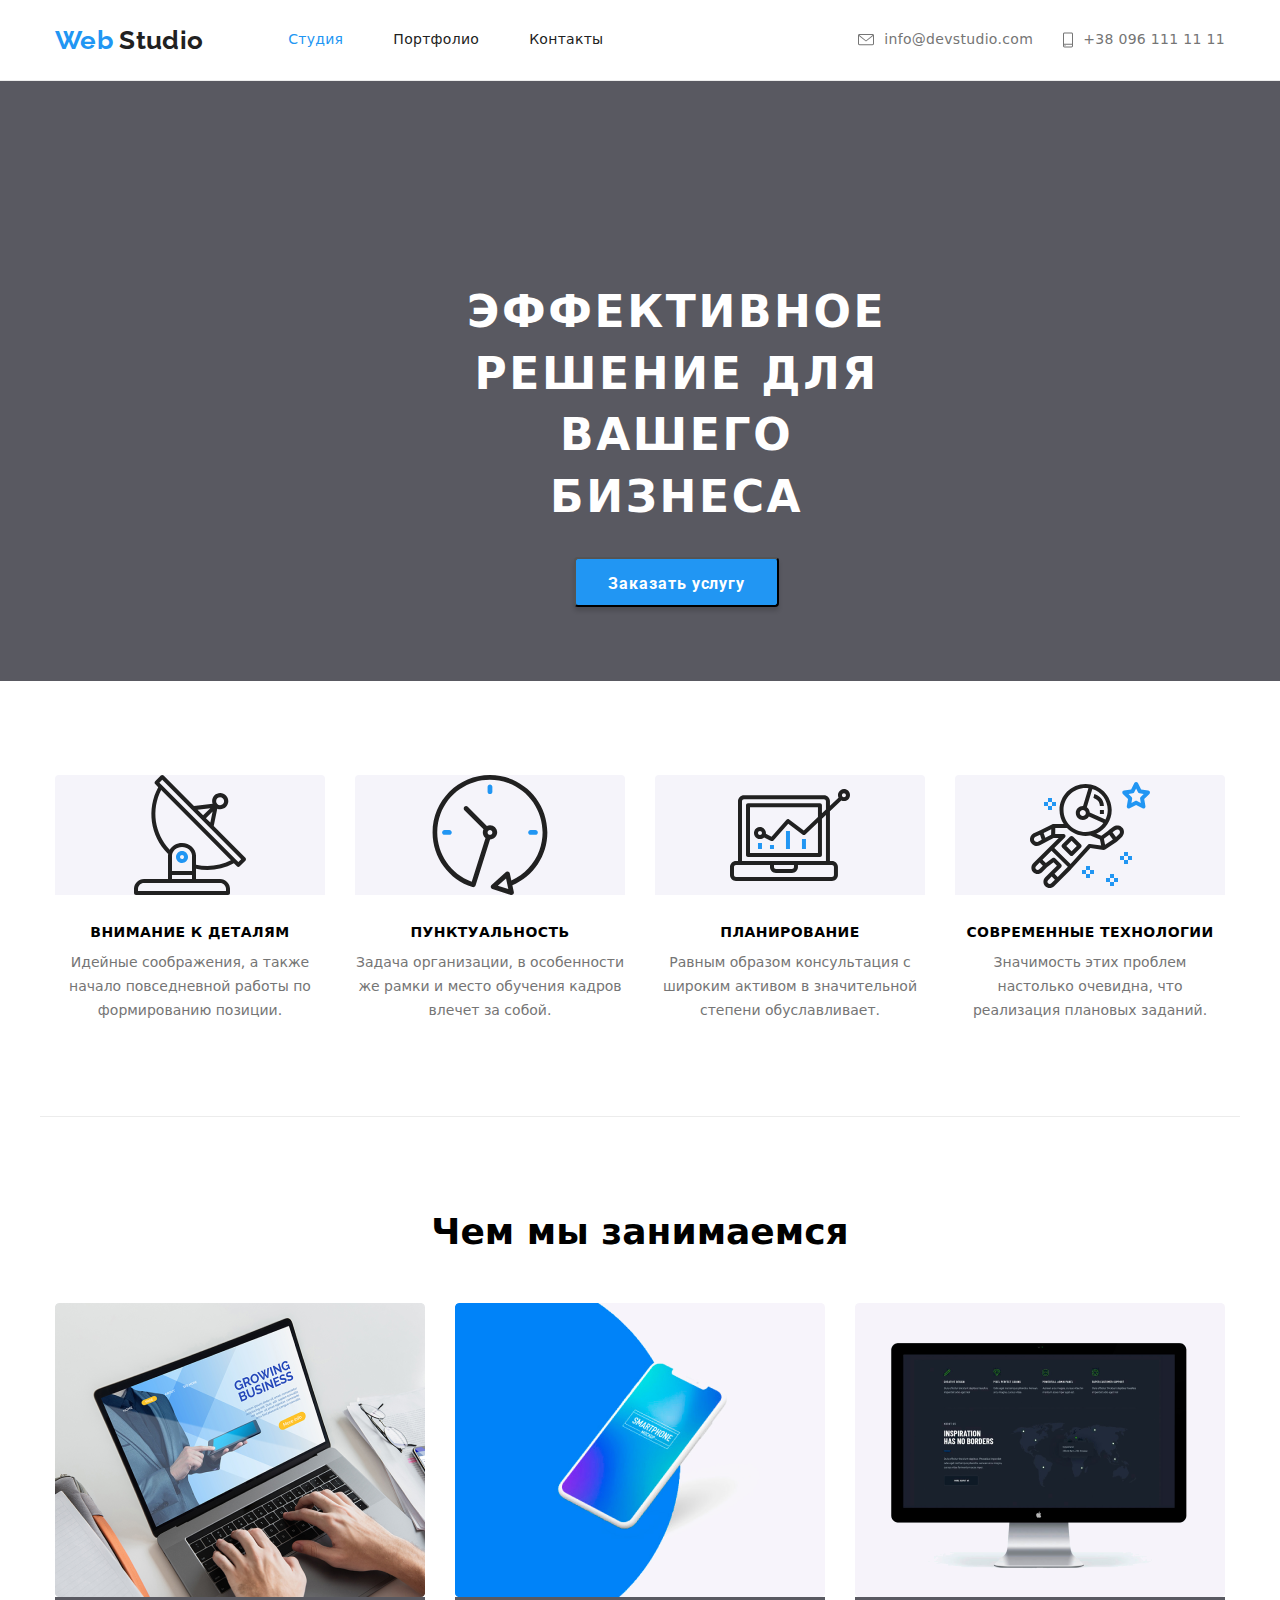
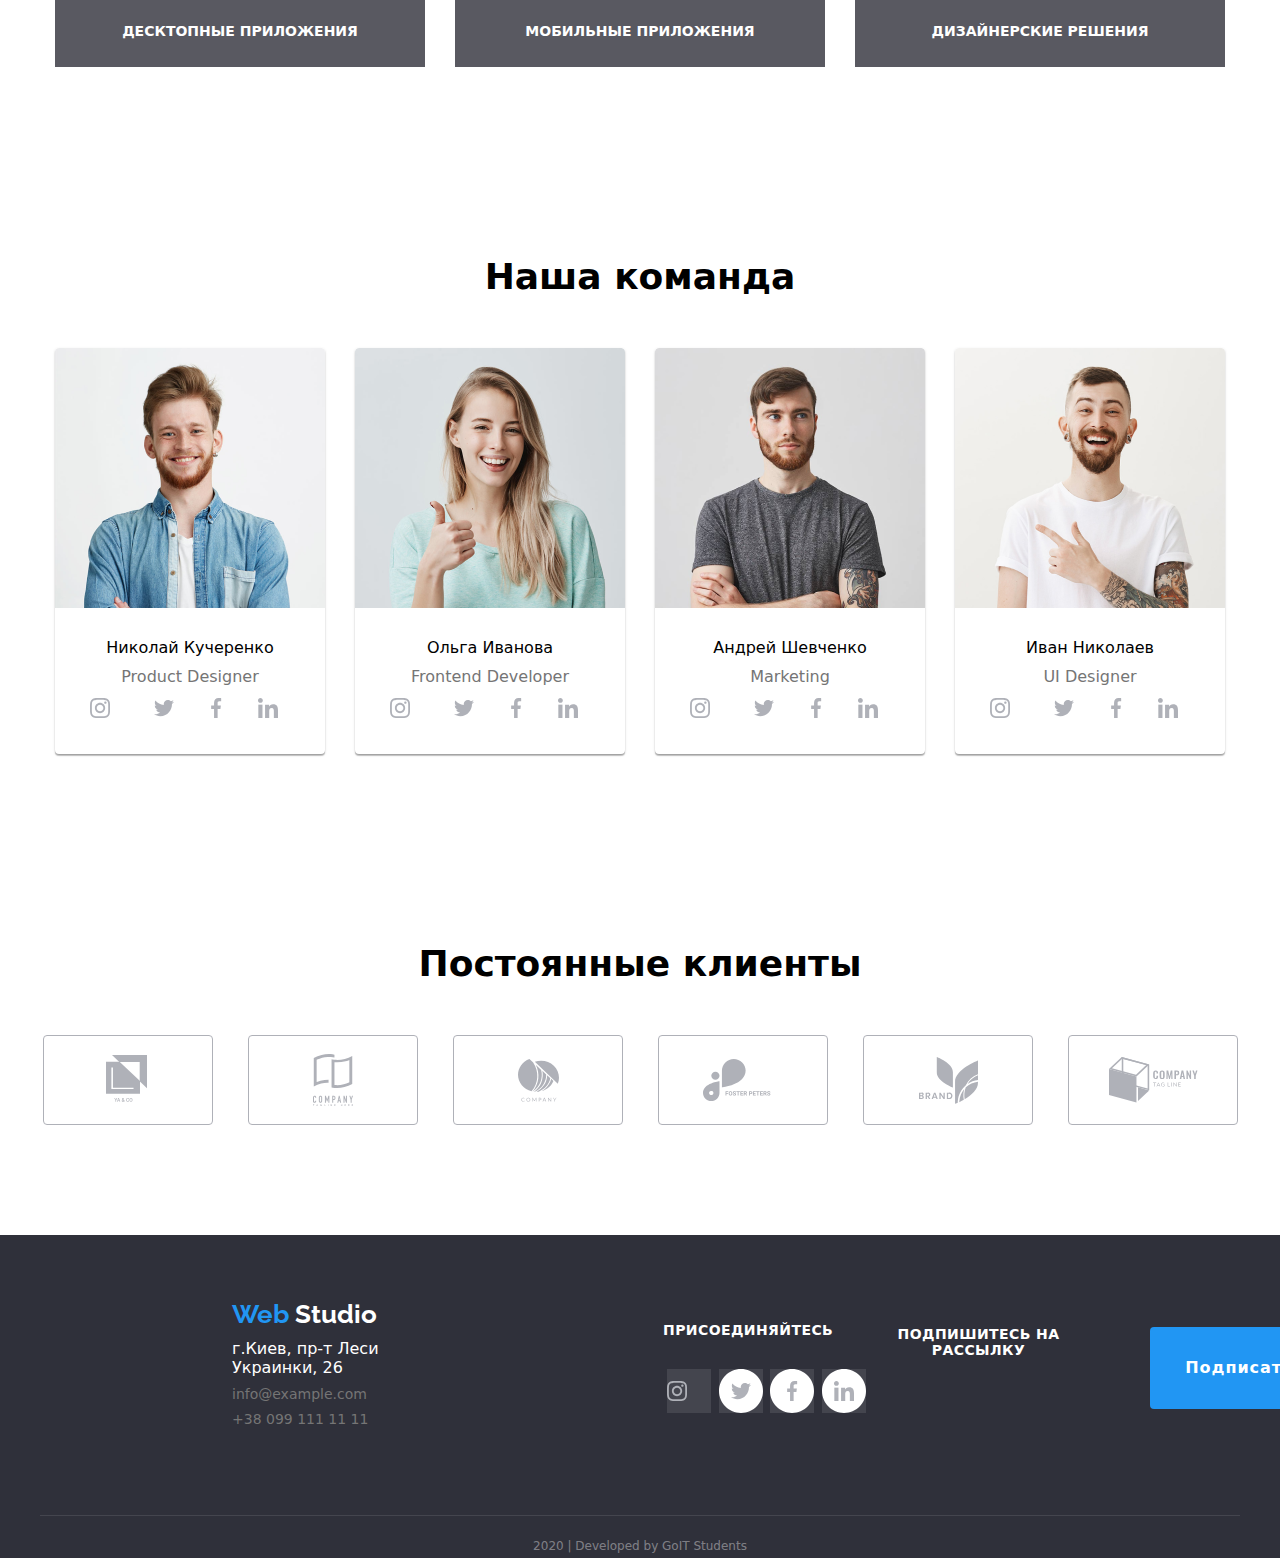
==== index.html @ 2f1d593f "Initial commit" ====
<!DOCTYPE html>
<html lang="ru">
  <head>
    <meta charset="UTF-8" />
    <meta name="viewport" content="width=device-width, initial-scale=1.0" />
    <title>Studio</title>
    <link
      href="https://fonts.googleapis.com/css2?family=Raleway:wght@700&family=Roboto:wght@400;500;700;900&display=swap"
      rel="stylesheet"
    />
    <link
      rel="stylesheet"
      href="https://cdnjs.cloudflare.com/ajax/libs/modern-normalize/0.6.0/modern-normalize.min.css"
    />
    <link rel="stylesheet" href="./css/styles.css" />
  </head>
  <body class="page">
    <!-- nav.container(top line) -->
    <header class="header">
      <div class="container">
        <nav class="nav-container">
          <a class="logo" href="./index.html"
            >Web<span class="part-logo"> Studio</span>
          </a>
          <ul class="list">
            <li class="list-item">
              <a class="link link-current" href="./index.html">Студия</a>
            </li>
            <li class="list-item">
              <a class="link" href="./portfolio.html">Портфолио</a>
            </li>
            <li class="list-item">
              <a class="link" href="./blank.html">Контакты</a>
            </li>
          </ul>
        </nav>
        <!-- contacts list -->
        <address class="contacts">
          <a class="button" href="mailto:info@devstudio.com"
            ><img class="contact-image" src="./images/envelope.svg" alt="" />
            <span class="contact-title">info@devstudio.com</span>
          </a>
          <a class="button" href="tel:+380961111111">
            <img class="contact-image" src="./images/smartphone.svg" alt="" />
            <span class="contact-title">+38 096 111 11 11</span></a
          >
        </address>
      </div>
    </header>
    <main>
      <section class="hero">
        <div class="container">
          <h1 class="title">Эффективное решение для вашего бизнеса</h1>
          <button class="order-service" type="button">Заказать услугу</button>
        </div>
      </section>

      <!-- Our advantages container-->
      <section class="advantages">
        <div class="container">
          <h2 class="label">Список преимуществ</h2>
          <ul class="list">
            <!--Advantage1-->
            <li class="item">
              <a href="./blank.html">
                <img
                  class="link-img"
                  src="./images/antenna.svg"
                  alt="антенна"
                />
              </a>
              <h4 class="title">
                Внимание к деталям
              </h4>
              <p class="paragraph-text">
                <span>
                  Идейные соображения, а также начало повседневной работы по
                  формированию позиции.
                </span>
              </p>
            </li>
            <!--Advantage2-->
            <li class="item">
              <a href="./blank.html">
                <img class="link-img" src="./images/clock.svg" alt="часы" />
              </a>
              <h4 class="title">
                Пунктуальность
              </h4>
              <p class="paragraph-text">
                <span>
                  Задача организации, в особенности же рамки и место обучения
                  кадров влечет за собой.
                </span>
              </p>
            </li>

            <!--Advantage3-->
            <li class="item">
              <a href="./blank.html">
                <img
                  class="link-img"
                  src="./images/diagram.svg"
                  alt="диаграмма"
                />
              </a>
              <h4 class="title">
                Планирование
              </h4>
              <p class="paragraph-text">
                <span>
                  Равным образом консультация с широким активом в значительной
                  степени обуславливает.
                </span>
              </p>
            </li>

            <!--Advantage4-->
            <li class="item">
              <a href="./blank.html">
                <img
                  class="link-img"
                  src="./images/astronaut.svg"
                  alt="астронавт"
                />
              </a>
              <h4 class="title">
                Современные технологии
              </h4>
              <p class="paragraph-text">
                <span>
                  Значимость этих проблем настолько очевидна, что реализация
                  плановых заданий.
                </span>
              </p>
            </li>
          </ul>
        </div>
      </section>

      <!-- Our duties container-->
      <section class="duties">
        <div class="container">
          <h2 class="title">Чем мы занимаемся</h2>
          <ul class="list">
            <!--Duty1-->
            <li class="item">
              <img src="./images/leptop.png" alt="ноутбук" />
              <a href="Десктопные_приложения">
                <h3 class="duties-title">
                  <span class="duties-title-item">Десктопные приложения</span>
                </h3>
              </a>
            </li>

            <!--Duty2-->
            <li class="item">
              <img src="./images/smartphone.png" alt="смартфон" />
              <a href="Мобильные_приложения">
                <h3 class="duties-title">
                  <span class="duties-title-item">Мобильные приложения</span>
                </h3>
              </a>
            </li>

            <!--Duty3-->
            <li class="item">
              <img src="./images/PC.png" alt="photo" />
              <a href="Дизайнерские_решения">
                <h3 class="duties-title">
                  <span class="duties-title-item">Дизайнерские решения</span>
                </h3>
              </a>
            </li>
          </ul>
        </div>
      </section>

      <!-- Our team container-->
      <section class="employees">
        <h2 class="title">Наша команда</h2>
        <div class="container">
          <ul class="list">
            <li class="item">
              <img src="images/team-1.png" alt="photo" />
              <p class="name">Николай Кучеренко</p>
              <p class="description">Product Designer</p>
              <ul class="social-link-list">
                <li class="social-item">
                  <a
                    class="link"
                    aria-label=" https://www.instagram.com/?hl=ru"
                    href="./blank.html"
                    ><img
                      class="link-img"
                      src="./images/inst.svg"
                      alt="https://www.instagram.com/?hl=ru"
                  /></a>
                </li>
                <li class="social-item">
                  <a
                    class="link"
                    aria-label=" https://twitter.com/explore"
                    href="./blank.html"
                    ><img
                      class="link-img"
                      src="./images/twitter.svg"
                      alt="https://twitter.com/explore"
                  /></a>
                </li>
                <li class="social-item">
                  <a
                    class="link"
                    aria-label=" https://uk-ua.facebook.com/"
                    href="./blank.html"
                    ><img
                      class="link-img"
                      src="./images/facebook.svg"
                      alt="https://uk-ua.facebook.com/"
                  /></a>
                </li>
                <li class="social-item">
                  <a
                    class="link"
                    aria-label=" https://www.linkedin.com/"
                    href="./blank.html"
                    ><img
                      class="link-img"
                      src="./images/linkedin.svg"
                      alt="https://www.linkedin.com/"
                  /></a>
                </li>
              </ul>
            </li>
            <li class="item">
              <img src="images/team-2.png" alt="photo" />
              <p class="name">Ольга Иванова</p>
              <p class="description">Frontend Developer</p>

              <ul class="social-link-list">
                <li class="social-item">
                  <a
                    class="link"
                    aria-label=" https://www.instagram.com/?hl=ru"
                    href="./blank.html"
                    ><img
                      class="link-img"
                      src="./images/inst.svg"
                      alt="https://www.instagram.com/?hl=ru"
                  /></a>
                </li>
                <li class="social-item">
                  <a
                    class="link"
                    aria-label=" https://twitter.com/explore"
                    href="./blank.html"
                    ><img
                      class="link-img"
                      src="./images/twitter.svg"
                      alt="https://twitter.com/explore"
                  /></a>
                </li>
                <li class="social-item">
                  <a
                    class="link"
                    aria-label=" https://uk-ua.facebook.com/"
                    href="./blank.html"
                    ><img
                      class="link-img"
                      src="./images/facebook.svg"
                      alt="https://uk-ua.facebook.com/"
                  /></a>
                </li>
                <li class="social-item">
                  <a
                    class="link"
                    aria-label=" https://www.linkedin.com/"
                    href="./blank.html"
                    ><img
                      class="link-img"
                      src="./images/linkedin.svg"
                      alt="https://www.linkedin.com/"
                  /></a>
                </li>
              </ul>
            </li>
            <li class="item">
              <img src="images/team-3.png" alt="photo" width="270" />
              <p class="name">Андрей Шевченко</p>
              <p class="description">Marketing</p>
              <ul class="social-link-list">
                <li class="social-item">
                  <a
                    class="link"
                    aria-label=" https://www.instagram.com/?hl=ru"
                    href="./blank.html"
                    ><img
                      class="link-img"
                      src="./images/inst.svg"
                      alt="https://www.instagram.com/?hl=ru"
                  /></a>
                </li>
                <li class="social-item">
                  <a
                    class="link"
                    aria-label=" https://twitter.com/explore"
                    href="./blank.html"
                    ><img
                      class="link-img"
                      src="./images/twitter.svg"
                      alt="https://twitter.com/explore"
                  /></a>
                </li>
                <li class="social-item">
                  <a
                    class="link"
                    aria-label=" https://uk-ua.facebook.com/"
                    href="./blank.html"
                    ><img
                      class="link-img"
                      src="./images/facebook.svg"
                      alt="https://uk-ua.facebook.com/"
                  /></a>
                </li>
                <li class="social-item">
                  <a
                    class="link"
                    aria-label=" https://www.linkedin.com/"
                    href="./blank.html"
                    ><img
                      class="link-img"
                      src="./images/linkedin.svg"
                      alt="https://www.linkedin.com/"
                  /></a>
                </li>
              </ul>
            </li>
            <li class="item">
              <img src="images/team-4.png" alt="photo" width="270" />
              <p class="name">Иван Николаев</p>
              <p class="description">UI Designer</p>
              <ul class="social-link-list">
                <li class="social-item">
                  <a
                    class="link"
                    aria-label=" https://www.instagram.com/?hl=ru"
                    href="./blank.html"
                    ><img
                      class="link-img"
                      src="./images/inst.svg"
                      alt="https://www.instagram.com/?hl=ru"
                  /></a>
                </li>
                <li class="social-item">
                  <a
                    class="link"
                    aria-label=" https://twitter.com/explore"
                    href="./blank.html"
                    ><img
                      class="link-img"
                      src="./images/twitter.svg"
                      alt="https://twitter.com/explore"
                  /></a>
                </li>
                <li class="social-item">
                  <a
                    class="link"
                    aria-label=" https://uk-ua.facebook.com/"
                    href="./blank.html"
                    ><img
                      class="link-img"
                      src="./images/facebook.svg"
                      alt="https://uk-ua.facebook.com/"
                  /></a>
                </li>
                <li class="social-item">
                  <a
                    class="link"
                    aria-label=" https://www.linkedin.com/"
                    href="./blank.html"
                    ><img
                      class="link-img"
                      src="./images/linkedin.svg"
                      alt="https://www.linkedin.com/"
                  /></a>
                </li>
              </ul>
            </div>
          </li>
        </ul>
      </section>

      <!-- Our customers container-->
      <section class="customers">
        <div class="container">
         <h2 class="title">Постоянные клиенты</h2>
          <ul class="customers-list">
            <li class="item"><a class="link" aria-label="лого" href="./blank.html"> <img class="link-img" src="./images/Client 1.svg" alt="лого"> </a> </a></li>
            <li class="item"><a class="link" aria-label="лого" href="./blank.html"> <img class="link-img"
            src="./images/Client 2.svg" alt="лого"> </a> </a></li>
            <li class="item"><a class="link" aria-label="лого" href="./blank.html"> <img class="link-img"
            src="./images/Client 3.svg" alt="лого"> </a> </a></li>
            <li class="item"><a class="link" aria-label="лого" href="./blank.html"> <img class="link-img"
            src="./images/Client 4.svg" alt="лого"> </a> </a></li>
            <li class="item"><a class="link" aria-label="лого" href="./blank.html"> <img class="link-img"
            src="./images/Client 5.svg" alt="лого"> </a> </a></li>
            <li class="item"><a class="link" aria-label="лого" href="./blank.html"> <img class="link-img"
            src="./images/Client 6.svg" alt="лого"> </a> </a></li>
          </ul>
        </div>
      </section>
    </main>
    <footer class="footer">
      <div class="container">
        <div class="left-container">
            <a class="logo" href="./index.html"
              ><span class="part-logo">Web </span
              ><span class="part-logo-footer">Studio</span>
            </a>
            <address class="contacts">
                <p class="address"> г.Киев, пр-т Леси Украинки, 26</p>
                <a class="link" href="mailito:info@devstudio.com">info@example.com</a>
                <a class="link" href="tel:+380991111111">+38 099 111 11 11</a>
            </address>
          </div>
        </section>

        <section class="join">
          <h4 class="title">Присоединяйтесь</h4>
          <ul class="social-link-list">
            <li class="social-item">
              <a class="link" aria-label=" https://www.instagram.com/?hl=ru" href="./blank.html"><img class="link-img"
              src="./images/inst.svg" alt="https://www.instagram.com/?hl=ru" /></a>
            </li>
            <li class="social-item">
              <a class="link" aria-label=" https://twitter.com/explore" href="./blank.html"><img class="link-img"
              src="./images/twitter.svg" alt="https://twitter.com/explore" /></a>
            </li>
            <li class="social-item">
              <a class="link" aria-label=" https://uk-ua.facebook.com/" href="./blank.html"><img class="link-img"
              src="./images/facebook.svg" alt="https://uk-ua.facebook.com/" /></a>
            </li>
            <li class="social-item">
              <a class="link" aria-label=" https://www.linkedin.com/" href="./blank.html"><img class="link-img"
              src="./images/linkedin.svg" alt="https://www.linkedin.com/" /></a>
            </li>
          </ul>
        </section>
        <div class="right-container">
          <h4 class="title">Подпишитесь на рассылку</h4>
          <a class="button" href="./blank.html"><span class="join-button-title">Подписаться</span></a>
        </div>
      </div>
      <p class="copyrights">2020 | Developed by GoIT Students</p>
    </footer>
  </body>
</html>
---- css/styles.css ----
:root {
  --primary-text-color: rgba(0, 0, 0, 0.8);
  --title-text-color: #212121;
  --description-text-color: #757575;
  --accent-color: #2196f3;
  --primary-white-color: #ffffff;
}

html {
  box-sizing: border-box;
}

a {
  display: block;
}
p {
  margin: 0px;
}
h1,
h2,
h3,
h4,
h5,
h6 {
  margin-top: 0;
  margin-bottom: 0;
}
ul {
  margin: 0px;
  padding: 0px;
}

img {
  display: block;
  max-width: 100%;
  height: auto;
}

.body {
  background-color: var(--primary-white-color);
  color: var(--primary-black-color);
  font-family: Roboto, sans-serif;
  letter-spacing: 0.03em;
  
}
* ::before,
* ::after {
box-sizing: inherit;
}

.link {
  color: var(--title-text-color);
  text-decoration: none;
  font-weight: 500;
  font-size: 14px;
  line-height: 1.14;
}

.list {
  list-style: none;
}

.button {
  text-decoration: none;
}

.description {
  color: var(--description-text-color);
}

/* --Header container-- */

.logo {
  font-family: 'Raleway', sans-serif;
  font-weight: 700;
  font-size: 26px;
  line-height: 1.19;
  margin-right: 85px;
  color: var(--accent-color);
  /* identical to box height */
}

.part-logo {
  color: var(--title-text-color);
}

.part-logo:hover,
.part-logo:focus {
  color: var(--accent-color);
}

.part-logo:active,
.logo:active {
  color: crimson;
}

.header {
  background-color: var(--primary-white-color);
  letter-spacing: 0.02em;
  border-bottom: 1px solid #ececec;
}

.header .container {
  display: flex;
  max-width: 1200px;
  min-height: 80px;
  align-items: center;
  margin: 0 auto;
  padding-left: 15px;
  padding-right: 15px;
}

/* --Navigation container-- */
  .header .nav-container {
  align-items: center;
  display: flex;
  margin-right: auto;
}

.header .list {
  padding: 0px;
  display: flex;
}

.header .list-item:not(:nth-last-child(-n+1))
{
  padding-right: 50px;
}

.header .link {
padding-top: 30px;
padding-bottom: 30px;
}

.header .link-current {
  color: var(--accent-color)
}

.list-item {
  color: var(--primary-black-color);
  font-weight: 500;
  font-size: 14px;
  line-height: 1.14;
  letter-spacing: 0.02em;
}

.header .contacts {
  display: flex;
  flex-wrap: wrap;
  font-style: normal;
  margin-left: 10px;
}

.contacts .button {
  text-decoration: none;
  font-weight: 500;
  font-size: 14px;
  line-height: 1.14;
  color: #757575;
  display: flex;
}

.contacts .contact-image {
  margin-right: 10px;
}

.contacts .button:not(:nth-last-child(-n + 1)) {
  margin-right: 30px;
}

.header .button:focus,
.header .button:hover,
.header .link:focus,
.header .link:hover,
.footer .link:focus,
.footer .link:hover {
color: var(--accent-color)
}

.header .button:active,
.header .link:active,
.footer .link:active{
color: crimson
}


/* Hero container */

.hero {
  color: #ffffff;
  background-color: rgba(47, 48, 58, 0.8);
  padding-left: 15px;
  padding-right: 15px;
  min-height: 600px;
  text-align: center;
}

.hero .title {
  font-weight: 900;
  font-size: 44px;
  line-height: 1.4;
  /* or 136% */
  text-align: center;
  letter-spacing: 0.06em;
  text-transform: uppercase;
  margin-bottom: 30px;
}

.hero .container {
  display: inline-block;
  max-width: 696px;
  max-height: 120px;
  margin: 200px 452px 200px 452px;
}

/* Body */

.advantages {
  max-width: 1200px;
  margin: 0 auto;
  padding: 94px 15px;
  border-bottom: 1px solid #ececec;  
}


.advantages .title {
  font-weight: 700;
  font-size: 14px;
  line-height: 1.14;
  letter-spacing: 0.03em;
  text-transform: uppercase;
  margin-top: 30px;
}

.label {
  display: none;
}

.advantages .link-img {
  background-color: #f5f4fa;
  width: 270px;
  height: 120px;
}

.advantages .link-img:hover,
.advantages .link-img:focus {
  background-color: var(--accent-color);
}

.advantages .container {
  display: flex;
  margin: 0 auto;
}

.advantages .list {
  display: flex;
  margin: 0 auto;
}

.advantages .item {
  min-width: 270px;
  border-radius: 4px;
  overflow: hidden;
}
.advantages .item:not(:nth-last-child(-n + 1)) {
  margin-right: 30px;
}

.item .paragraph-text {
  font-size: 14px;
  line-height: 1.7;
  /* or 171% */
  color: #757575;
  margin-top: 10px;
}

/* Duties container */

.duties {
padding: 94px 0;
}

.duties .container {
max-width: 1200px;
padding: 0px 15px;
margin: 0 auto;  
}

.duties .list {
  display: flex;
  margin-left: auto;
  margin-right: auto;
  margin-top: 50px;
}

.duties .title {
  font-weight: 700;
  font-size: 36px;
  line-height: 1.16;
  text-align: center;
}

.duties .duties-title {
  display: flex;
  min-height: 70px;
  font-weight: 700;
  font-size: 14px;
  line-height: 1.14;
  text-align: center;
  text-transform: uppercase;
  background-color: rgba(47, 48, 58, 0.8);
  color: #ffffff;
}

.duties .item {
  display: flex;
  flex-direction: column;
  border-top-left-radius: 4px;
  border-top-right-radius: 4px;
  overflow: hidden;
  min-width: 370px;
}
.duties .item:not(:nth-last-child(-n + 1)) {
  margin-right: 30px;
}

.duties .duties-title-item {
  display: inline-block;
  margin: auto;
}

/* Team container */

.employees {
  padding-top: 95px;
  padding-bottom: 95px;
}

.employees .title{
  font-weight: 700;
  font-size: 36px;
  line-height: 1.17;
  text-align: center;
}

.employees .container {
  max-width: 1200px;
  margin: 0 auto;
  padding-left: 15px;
  padding-right: 15px;
}

.employees .list {
  display: flex;
  padding-top: 50px;
}

.employees .social-link-list {
  list-style: none;
  display: flex;
  max-width: 207px;
  margin: auto;
  padding-bottom: 24px;
}

.social-link-list .social-item {
  display: flex;
  margin: auto;
}

.social-link-list .social-item:hover,
.social-link-list .social-item:focus,
.employees .link:hover,
.employees .link:focus {
  background-color: var(--accent-color);
}

.employees .link {
  display: flex;
  min-width: 44px;
  min-height: 44px;
}

.social-item .link {
  margin: auto;
}

.employees .item:not(:nth-last-child(-n + 1)) {
  margin-right: 30px;
}
.employees .item {
  background-color: var(--primary-white-color);
  border-radius: 4px;
  overflow: hidden;
  min-width: 270px;
  box-shadow: 0px 2px 1px rgba(0, 0, 0, 0.2), 0px 1px 1px rgba(0, 0, 0, 0.14),
    0px 1px 3px rgba(0, 0, 0, 0.12);
  border-radius: 4px;
}
.employees .name {
  font-weight: 500;
  font-size: 16px;
  line-height: 1.19;
  /* identical to box height */
  text-align: center;
  margin-top: 30px;
  margin-bottom: 0px;
}
.employees .description {
  font-size: 16px;
  line-height: 1.19;
  /* identical to box height */
  text-align: center;
  margin-top: 10px;
}

.customers {
  padding-top: 94px;
  padding-bottom: 94px;
  padding-left: 15px;
  padding-right: 15px;
}
.customers .container {
  max-width: 1200px;
  margin: 0 auto;
}
.customers .title {
  font-weight: 700;
  font-size: 36px;
  line-height: 1.17;
  text-align: center;
}
.customers .link:hover,
.customers .link:focus {
  background-color: var(--accent-color);
}
.customers .customers-list {
  list-style: none;
  display: flex;
  margin-top: 50px;
}
.customers-list .item {
  display: flex;
  margin: auto;
  min-width: 175px;
  min-height: 90px;
  border-radius: 4px;
}
.customers-list .item:not(:nth-last-child(-n + 1)) {
  margin-right: 30px;
}
.customers-list .link {
  display: flex;
  min-width: 175px;
  min-height: 90px;
  margin: auto;
}
.customers-list .link-img {
  margin: auto;
}

.sign-up {
  font-weight: 900;
 font-size: 16px;
 line-height: 1.87;
  /* identical to box height, or 187% */
  display: flex;
  align-items: center;
  text-align: center;
  letter-spacing: 0.06em;
  color: var(--primary-white-color);
}
 
.join-title, .sign-title {
 font-weight: 700;
 font-size: 14px;
 line-height: 1.14;
 text-transform: uppercase;
 color: var(--primary-white-color);
}

/* Button container */

.button {
  font-family: inherit;
}

.hero .button {
  display: inline-block;
  border-radius: 4px;
  color: var(--primary-white-color);
  background-color: var(--accent-color);
  border: none;
  outline: none;
}

.button-primary {
  display: inline-block;
  border-radius: 4px;
  color: var(--title-text-color)
  background-color: #F5F4FA;
  border-color: transparent;
  text-align: center;
}

.order-service {
  --h: 50px;
/*   min-width: 200px; */
  padding: 0 32px; /* гарантия отступов при увеличении длинны текста*/
  
  height: var(--h);      /* центрирование одной линии текста по вертикали */
  line-height: var(--h);  /* центрирование одной линии текста по вертикали */
 
  cursor: pointer;
  
    /* текст */
  text-align: center; /* центрирование  по горзонтали */
  font-weight: 700;
  font-size: 16px;
  letter-spacing: 0.06em;
  font-family: 'Roboto', sans-serif;
  font-size: 16px;
  
  /* цвета */
  color: var(--primary-white-color);
  background: var(--accent-color);
  
  /* украшения   */
  box-shadow: 0px 4px 4px rgba(0, 0, 0, 0.15);
  border-radius: 4px;
}

.order-service:hover,
.order-service:focus {
  box-shadow: 0px 2px 2px rgba(0, 0, 0, 0.3);
}

.order-service:active {
  box-shadow: inset 0px 2px 2px crimson;
}

div {
  margin: 1rem;
  text-align: center;
}

.button-item .all-services {
  --h: 50px;
/*   min-width: 200px; */
  padding: 6px 22px; гарантия отступов при увеличении длинны текста
  width: 30px;
  
  height: var(--h);      /* центрирование одной линии текста по вертикали */
  line-height: var(--h);  /* центрирование одной линии текста по вертикали */
 
  cursor: pointer;
  
    /* текст */
  text-align: center; /* центрирование  по горзонтали */
  font-weight: 700;
  font-size: 16px;
  letter-spacing: 0.06em;
  font-family: 'Roboto', sans-serif;
  font-size: 16px;
  
  /* цвета */
  color: var(--primary-white-color);
  background: var(--accent-color);
  
  /* украшения   */
  box-shadow: 0px 4px 4px rgba(0, 0, 0, 0.15);
  border-radius: 4px;
}

.all-services:hover,
.all-services:focus {
  box-shadow: 0px 2px 2px rgba(0, 0, 0, 0.3);
}

.all-services:active {
  box-shadow: inset 0px 2px 2px crimson;
}

div {
  margin: 1rem;
  text-align: center;
}

.service {
  --h: 50px;
/*   min-width: 200px; */
  padding: 0 32px; /* гарантия отступов при увеличении длинны текста*/
  
  height: var(--h);      /* центрирование одной линии текста по вертикали */
  line-height: var(--h);  /* центрирование одной линии текста по вертикали */
 
  cursor: pointer;
  
    /* текст */
  text-align: center; /* центрирование  по горзонтали */
  font-weight: 700;
  font-size: 16px;
  letter-spacing: 0.06em;
  font-family: 'Roboto', sans-serif;
  font-size: 16px;
  
  /* цвета */
  color: var(--primary-black-color);
  background: var(--primary-white-color);
  
  /* украшения   */
  box-shadow: 0px 4px 4px rgba(0, 0, 0, 0.15);
  border-radius: 4px;
}

.service:hover, 
.service:focus {
 background-color: var(--accent-color);
 color: var(--primary-white-color);
}

.service:active {
  box-shadow: inset 0px 2px 2px crimson;
}

div {
  margin: 1rem;
  text-align: center;
}

/* portfolio */

.cards {
padding-top: 95px;
padding-bottom: 34px;
}

.cards .container {
  max-width: 1200px;
  min-width: 1200px;
  margin: auto;
  padding-left: 15px;
  padding-right: 15px;
}

.button-container .buttons-list > li:not(:nth-last-child(-n + 1)) {
  margin-right: 8px;
}

.cards .button-container {
  display: flex;
  padding-bottom: 50px;
  margin: 0 auto;
}

.button-container .buttons-list {
  display: flex;
  margin: 0 auto;
}

.button-container .button-primary {
  min-height: 38px;
  border-radius: 4px;
}

.cards .label {
  display: none;
}

.buttons-list {
  display: flex;
  justify-content: center;
}
.button-item {
  margin-right: 4px;
  margin-left: 4px;
  margin-bottom: 25px;
  margin-top: 24px;
  padding: 6px 22px;
  min-width: 145px;
  text-align: center;
}

.features-container {
  width: 1200px;
}

.features-container .features-list {
  display: flex;
  flex-wrap: wrap;
}

.features-list .item {
  min-width: calc((100% - 60px) / 3);
  max-width: 370px;
  margin-right: 30px;
  margin-bottom: 30px;
  overflow: hidden;
}

.features-list .item:nth-last-child(-n + 3) {
  margin-bottom: 0px;
}
.features-list .item:nth-child(3n) {
  margin-right: 0px;
}

.feature-description {
  display: none;
  font-weight: 400;
  font-size: 18px;
  line-height: 1.56;
  /* or 156% */
  color: #ffffff;
}

.features-list .features-title {
  font-weight: 700;
  font-size: 18px;
  line-height: 2;
  /* identical to box height, or 200% */
  letter-spacing: 0.06em;
  padding: 20px 24px 5px 24px;
}

.features-list .feature-type {
  font-size: 16px;
  line-height: 1.88;
  /* identical to box height, or 187% */
  color: #757575;
  padding: 0px 24px 20px 24px;
}

.features-list .list{
  border-right-width: 1px;
  border-right-style: solid;
  border-right-color: #eeeeee;
  border-bottom-width: 1px;
  border-bottom-style: solid;
  border-bottom-color: #eeeeee;
  border-left-width: 1px;
  border-left-style: solid;
  border-left-color: #eeeeee;
  border-bottom-right-radius: 5px;
  border-bottom-left-radius: 5px;
}



.our-duties-list {
  display: flex;
}

.our-duties-item {
  width: 370px;
  margin-right: 30px;
}

.our-duties-list > .our-duty-item :not(:last-child)
{
  margin-right: 0px;
}

.section-background {
  background-color: #F5F4FA;
}

.our-team-list {
  display: flex;
  flex-wrap: wrap;
  width: calc((100%-90px)  /4);
}

.our-team-item {
  margin-right: 30px;
  background-color: var(--primary-white-color--);
}
.our-team-list > li :not(:last-child)
{
  margin-right: 0px;
}

/* Footer container */

.footer {
  text-align: center;
  background: #2f303a;
}

.footer .container {
  min-width: 1200px;
  padding: 48px 200px 46px 200px;
  display: flex;
  align-items: center;
}

.footer .part-logo-footer,
.address {
color: var(--primary-white-color);
}

.footer .link {
  color: var(--description-text-color);
}

.footer .join {
  text-align: left;
  margin-left: 180px;
  margin-top: 10px;
}

.join .title { 
  font-weight: 700;
  font-size: 14px;
  line-height: 1.14;
  letter-spacing: 0.03em;
  text-transform: uppercase;
  color: #ffffff;
  margin-bottom: 20px;
}

.join .social-link-list {
  display: flex;
  min-width: 207px;
  min-height: 65px;
}
.join .social-link-list > li {
  min-width: 44px;
  min-height: 44px;
  margin: auto;
  display: flex;
}
.join .link {
  min-width: 44px;
  min-height: 44px;
  display: flex;
  background-color: rgba(255, 255, 255, 0.1);
  margin: 0 auto;
}
.join .link {
  margin: auto;
}
.join .link:hover,
.join .link:focus {
background-color: var(--accent-color);
}

.join .link:active {
color: crimson;
}

.left-container .address {
  margin: 10px 0;
}
.left-container .link {
  margin-bottom: 9px;
}
.footer .left-container {
  min-width: 235px;
  text-align: left;
}
.left-container .contacts {
  display: flex;
  flex-direction: column;
}

.right-container {
  margin-left: auto;
  min-width: 480px;
  display: flex;
}
.right-container .title {
  padding-bottom: 50px;
  font-weight: 700;
  font-size: 14px;
  line-height: 1.14;
  letter-spacing: 0.03em;
  text-transform: uppercase;
  color: #ffffff;
}
.right-container .button {
  display: flex;
  margin-left: 63px;
  min-width: 200px;
  min-height: 50px;
  border-radius: 4px;
  background-color: #2196f3;
}
.right-container .join-button-title {
  margin: auto;
  color: #ffffff;
  font-weight: 900;
  font-size: 16px;
  line-height: 1.87;
  /* identical to box height, or 187% */
  letter-spacing: 0.06em;
}

.footer .copyrights {
  padding-top: 18px;
  margin: 0px;
  font-weight: 400;
  font-size: 12px;
  line-height: 2;
  color: rgba(255, 255, 255, 0.4);
  display: inline-block;
  min-width: 1200px;
  border-top: 1px solid rgba(255, 255, 255, 0.1);
}

.footer .part-logo {
  color: var(--accent-color);
}

.footer .part-logo-footer {
  color: var(--primary-white-color);
}

.footer .part-logo-footer:hover,
.footer .part-logo-footer:focus {
  color: var(--accent-color);
}

.footer .part-logo:active,
.footer .part-logo-footer:active {
  color: crimson;
}


ul {
  list-style: none;
}

 a {
 text-decoration: none;
 color: inherit;
 }

 address {
font-style: inherit;
}
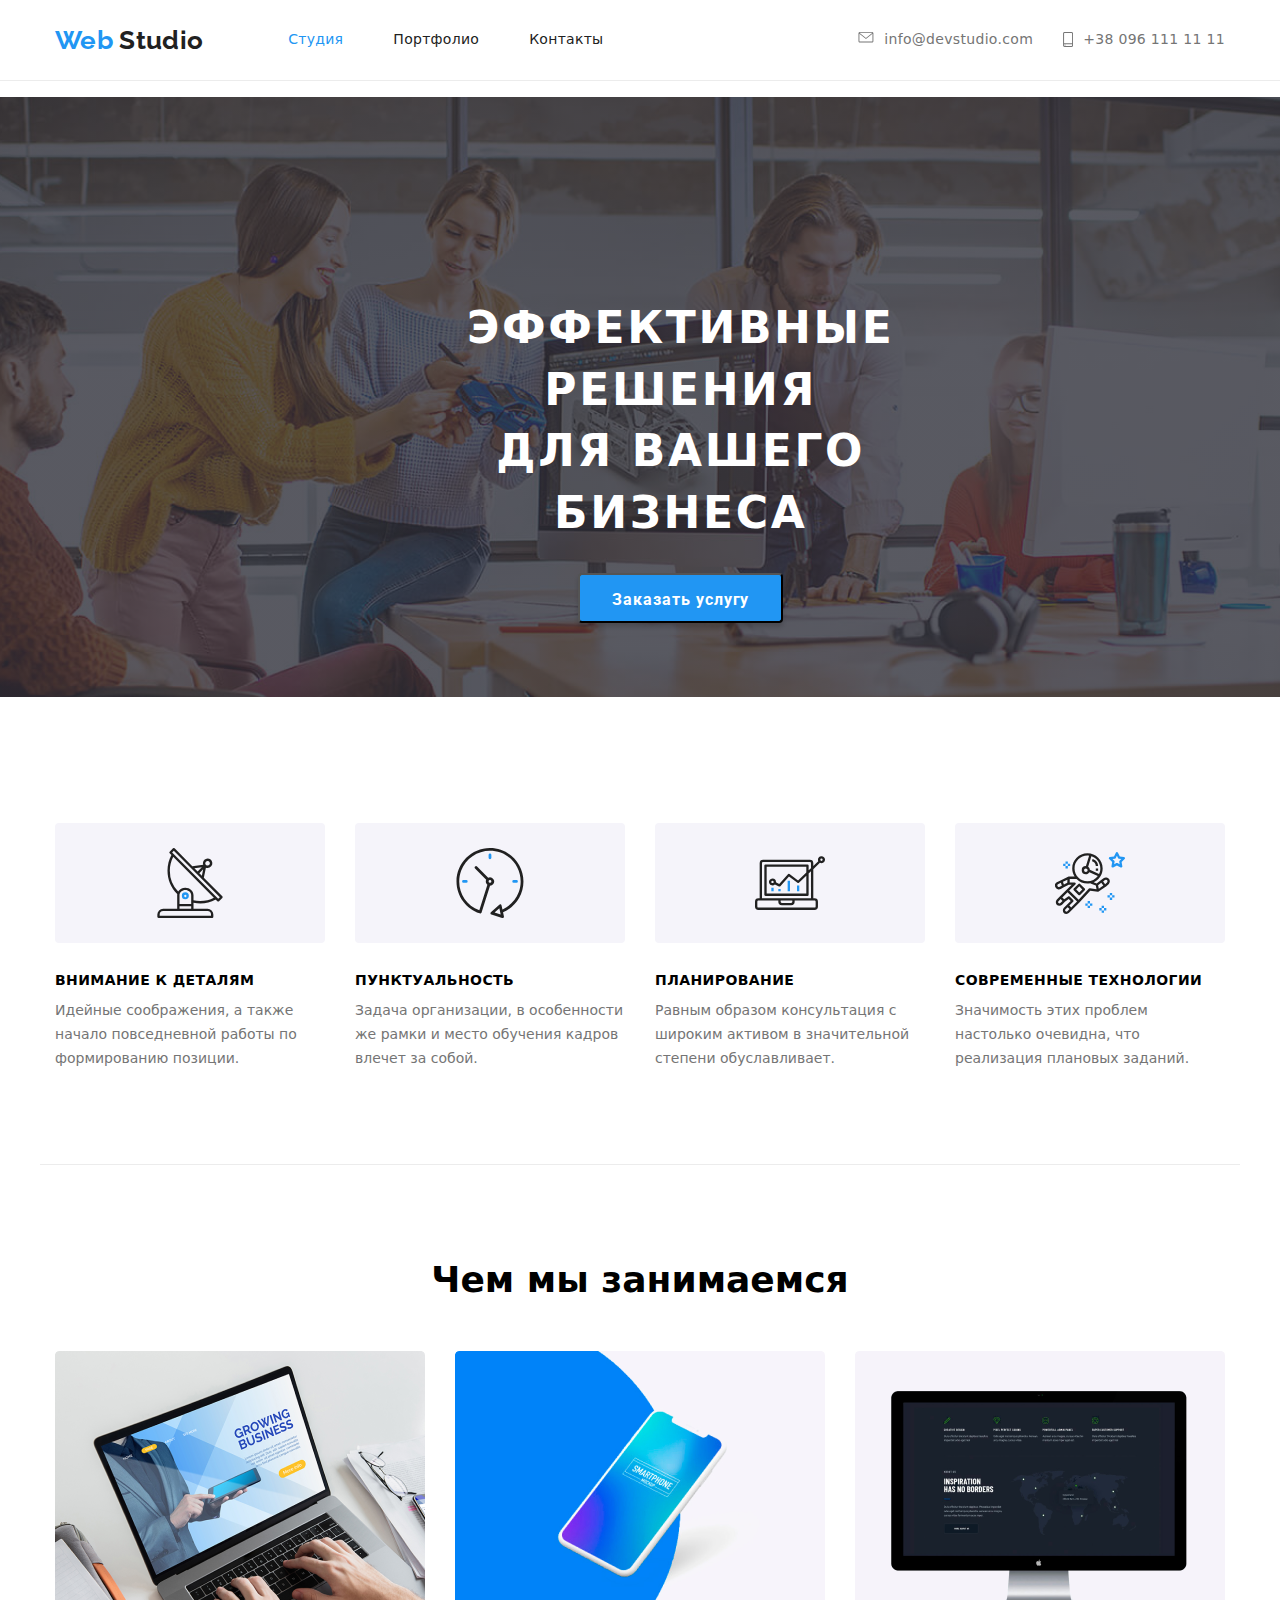
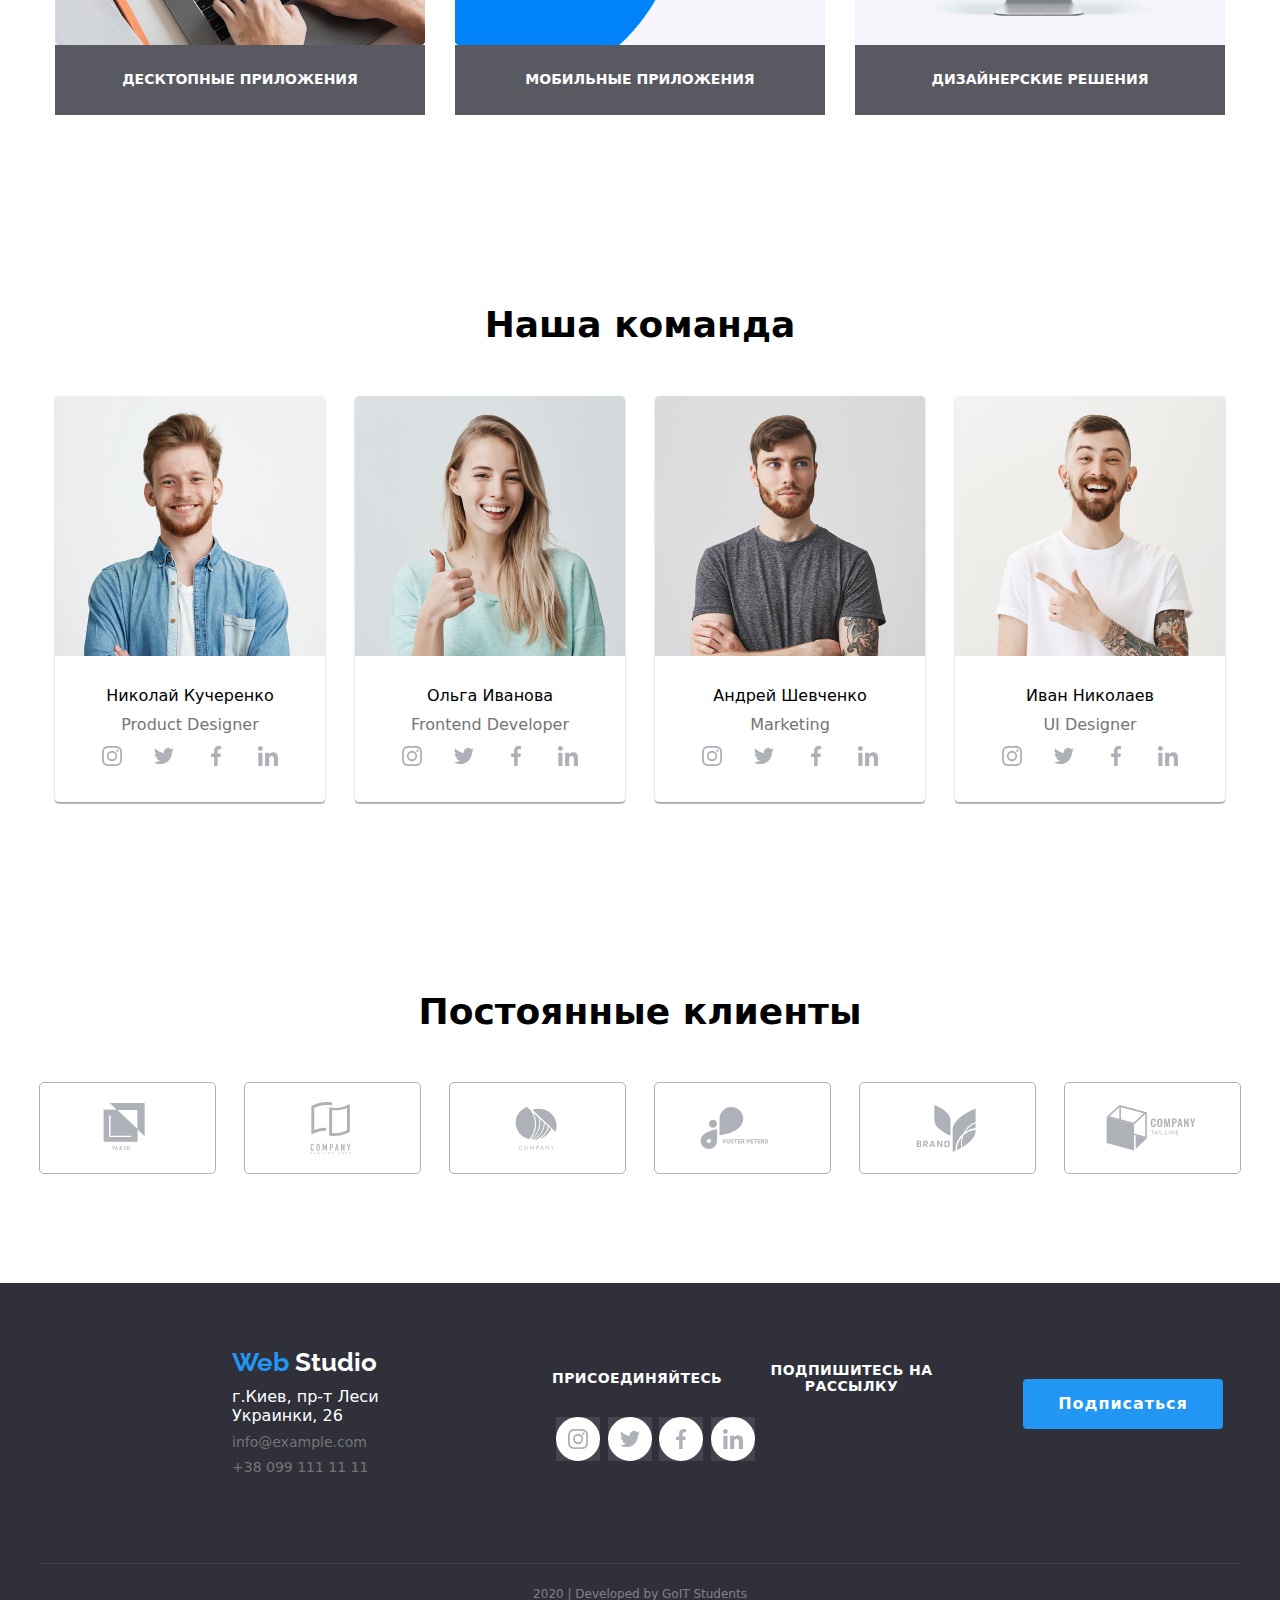
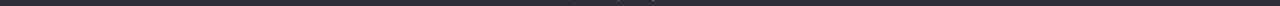
==== commit 15d57b7a: "22.07.20 remarks" ====
--- a/index.html
+++ b/index.html
@@ -36,24 +36,29 @@
         </nav>
         <!-- contacts list -->
         <address class="contacts">
-          <a class="button" href="mailto:info@devstudio.com"
-            ><img class="contact-image" src="./images/envelope.svg" alt="" />
-            <span class="contact-title">info@devstudio.com</span>
+          <a class="button" href="mailto:info@devstudio.com">
+            <svg class="icon" width="16" height="11.2">
+            <use href="./images/sprite.svg#icon-envelope"></use>
+            </svg>info@devstudio.com
           </a>
           <a class="button" href="tel:+380961111111">
-            <img class="contact-image" src="./images/smartphone.svg" alt="" />
-            <span class="contact-title">+38 096 111 11 11</span></a
-          >
+            <svg class="icon" width="10" height="15">
+            <use href="./images/sprite.svg#icon-smartphone"></use>
+            </svg>
+            <span class="contact-title">+38 096 111 11 11</span>
+          </a>
         </address>
       </div>
     </header>
     <main>
-      <section class="hero">
-        <div class="container">
-          <h1 class="title">Эффективное решение для вашего бизнеса</h1>
-          <button class="order-service" type="button">Заказать услугу</button>
-        </div>
-      </section>
+      <div class="overlay">
+        <section class="hero">
+          <div class="container">
+            <h1 class="title">Эффективные решения <br> для вашего бизнеса</h1>
+            <button class="order-service" type="button">Заказать услугу</button>
+          </div>
+        </section>
+      </div>
 
       <!-- Our advantages container-->
       <section class="advantages">
@@ -62,13 +67,13 @@
           <ul class="list">
             <!--Advantage1-->
             <li class="item">
-              <a href="./blank.html">
-                <img
-                  class="link-img"
-                  src="./images/antenna.svg"
-                  alt="антенна"
-                />
-              </a>
+              <div class="icon-container">
+                <a href="./blank.html">
+                  <svg class="icon" width="70" height="70"  >
+                  <use href="./images/sprite.svg#icon-antenna"></use>
+                  </svg>
+                </a>
+              </div>
               <h4 class="title">
                 Внимание к деталям
               </h4>
@@ -81,9 +86,13 @@
             </li>
             <!--Advantage2-->
             <li class="item">
-              <a href="./blank.html">
-                <img class="link-img" src="./images/clock.svg" alt="часы" />
-              </a>
+              <div class="icon-container">
+                <a href="./blank.html">
+                 <svg class="icon" width="70" height="70">
+                  <use href="./images/sprite.svg#icon-clock"></use>
+                  </svg>
+                </a>
+              </div>
               <h4 class="title">
                 Пунктуальность
               </h4>
@@ -97,13 +106,13 @@
 
             <!--Advantage3-->
             <li class="item">
+              <div class="icon-container">
               <a href="./blank.html">
-                <img
-                  class="link-img"
-                  src="./images/diagram.svg"
-                  alt="диаграмма"
-                />
-              </a>
+                <svg class="icon" width="70" height="70">
+                <use href="./images/sprite.svg#icon-diagram"></use>
+                </svg>
+              </a>
+              </div>
               <h4 class="title">
                 Планирование
               </h4>
@@ -117,13 +126,13 @@
 
             <!--Advantage4-->
             <li class="item">
+              <div class="icon-container">
               <a href="./blank.html">
-                <img
-                  class="link-img"
-                  src="./images/astronaut.svg"
-                  alt="астронавт"
-                />
-              </a>
+                <svg class="icon" width="70" height="70">
+                 <use href="./images/sprite.svg#icon-astronaut"></use>
+                </svg>
+              </a>
+              </div>
               <h4 class="title">
                 Современные технологии
               </h4>
@@ -191,96 +200,76 @@
                     class="link"
                     aria-label=" https://www.instagram.com/?hl=ru"
                     href="./blank.html"
-                    ><img
-                      class="link-img"
-                      src="./images/inst.svg"
-                      alt="https://www.instagram.com/?hl=ru"
-                  /></a>
-                </li>
-                <li class="social-item">
-                  <a
-                    class="link"
-                    aria-label=" https://twitter.com/explore"
-                    href="./blank.html"
-                    ><img
-                      class="link-img"
-                      src="./images/twitter.svg"
-                      alt="https://twitter.com/explore"
-                  /></a>
-                </li>
-                <li class="social-item">
-                  <a
-                    class="link"
-                    aria-label=" https://uk-ua.facebook.com/"
-                    href="./blank.html"
-                    ><img
-                      class="link-img"
-                      src="./images/facebook.svg"
-                      alt="https://uk-ua.facebook.com/"
-                  /></a>
-                </li>
-                <li class="social-item">
-                  <a
-                    class="link"
-                    aria-label=" https://www.linkedin.com/"
-                    href="./blank.html"
-                    ><img
-                      class="link-img"
-                      src="./images/linkedin.svg"
-                      alt="https://www.linkedin.com/"
-                  /></a>
-                </li>
-              </ul>
-            </li>
-            <li class="item">
-              <img src="images/team-2.png" alt="photo" />
-              <p class="name">Ольга Иванова</p>
-              <p class="description">Frontend Developer</p>
-
-              <ul class="social-link-list">
+                    ><svg class="icon" width="44" height="44">
+                    <use href="./images/sprite.svg#icon-inst"></use>
+                    </svg>
+                  </a>
+                </li>
                 <li class="social-item">
                   <a
                     class="link"
                     aria-label=" https://www.instagram.com/?hl=ru"
                     href="./blank.html"
-                    ><img
-                      class="link-img"
-                      src="./images/inst.svg"
-                      alt="https://www.instagram.com/?hl=ru"
-                  /></a>
+                    ><svg class="icon" width="44" height="44">
+                    <use href="./images/sprite.svg#icon-twitter"></use>
+                    </svg>
+                  </a>
                 </li>
                 <li class="social-item">
                   <a
                     class="link"
-                    aria-label=" https://twitter.com/explore"
+                    aria-label=" https://www.instagram.com/?hl=ru"
                     href="./blank.html"
-                    ><img
-                      class="link-img"
-                      src="./images/twitter.svg"
-                      alt="https://twitter.com/explore"
-                  /></a>
+                    ><svg class="icon" width="44" height="44">
+                    <use href="./images/sprite.svg#icon-facebook"></use>
+                    </svg>
+                  </a>
                 </li>
                 <li class="social-item">
                   <a
                     class="link"
-                    aria-label=" https://uk-ua.facebook.com/"
+                    aria-label=" https://www.instagram.com/?hl=ru"
                     href="./blank.html"
-                    ><img
-                      class="link-img"
-                      src="./images/facebook.svg"
-                      alt="https://uk-ua.facebook.com/"
-                  /></a>
-                </li>
-                <li class="social-item">
-                  <a
-                    class="link"
-                    aria-label=" https://www.linkedin.com/"
-                    href="./blank.html"
-                    ><img
-                      class="link-img"
-                      src="./images/linkedin.svg"
-                      alt="https://www.linkedin.com/"
-                  /></a>
+                    ><svg class="icon" width="44" height="44">
+                    <use href="./images/sprite.svg#icon-linkedin"></use>
+                    </svg>
+                  </a>
+                </li>
+              </ul>
+            </li>
+            <li class="item">
+              <img src="images/team-2.png" alt="photo" />
+              <p class="name">Ольга Иванова</p>
+              <p class="description">Frontend Developer</p>
+
+              <ul class="social-link-list">
+                <li class="social-item">
+                  <a class="link" aria-label=" https://www.instagram.com/?hl=ru" href="./blank.html"><svg class="icon" width="44"
+                      height="44">
+                      <use href="./images/sprite.svg#icon-inst"></use>
+                    </svg>
+                  </a>
+                </li>
+                <li class="social-item">
+                  <a class="link" aria-label=" https://www.instagram.com/?hl=ru" href="./blank.html"><svg class="icon" width="44"
+                      height="44">
+                      <use href="./images/sprite.svg#icon-twitter"></use>
+                    </svg>
+                  </a>
+                </li>
+                <li class="social-item">
+                  <a class="link" aria-label=" https://www.instagram.com/?hl=ru" href="./blank.html"><svg class="icon" width="44"
+                      height="44">
+                      <use href="./images/sprite.svg#icon-facebook"></use>
+                    </svg>
+                  </a>
+                </li>
+                <li class="social-item">
+                  <a class="link" aria-label=" https://www.instagram.com/?hl=ru" href="./blank.html"><svg class="icon" width="44"
+                      height="44">
+                      <use href="./images/sprite.svg#icon-linkedin"></use>
+                    </svg>
+                  </a>
                 </li>
               </ul>
             </li>
@@ -290,48 +279,32 @@
               <p class="description">Marketing</p>
               <ul class="social-link-list">
                 <li class="social-item">
-                  <a
-                    class="link"
-                    aria-label=" https://www.instagram.com/?hl=ru"
-                    href="./blank.html"
-                    ><img
-                      class="link-img"
-                      src="./images/inst.svg"
-                      alt="https://www.instagram.com/?hl=ru"
-                  /></a>
-                </li>
-                <li class="social-item">
-                  <a
-                    class="link"
-                    aria-label=" https://twitter.com/explore"
-                    href="./blank.html"
-                    ><img
-                      class="link-img"
-                      src="./images/twitter.svg"
-                      alt="https://twitter.com/explore"
-                  /></a>
-                </li>
-                <li class="social-item">
-                  <a
-                    class="link"
-                    aria-label=" https://uk-ua.facebook.com/"
-                    href="./blank.html"
-                    ><img
-                      class="link-img"
-                      src="./images/facebook.svg"
-                      alt="https://uk-ua.facebook.com/"
-                  /></a>
-                </li>
-                <li class="social-item">
-                  <a
-                    class="link"
-                    aria-label=" https://www.linkedin.com/"
-                    href="./blank.html"
-                    ><img
-                      class="link-img"
-                      src="./images/linkedin.svg"
-                      alt="https://www.linkedin.com/"
-                  /></a>
+                  <a class="link" aria-label=" https://www.instagram.com/?hl=ru" href="./blank.html"><svg class="icon" width="44"
+                      height="44">
+                      <use href="./images/sprite.svg#icon-inst"></use>
+                    </svg>
+                  </a>
+                </li>
+                <li class="social-item">
+                  <a class="link" aria-label=" https://www.instagram.com/?hl=ru" href="./blank.html"><svg class="icon" width="44"
+                      height="44">
+                      <use href="./images/sprite.svg#icon-twitter"></use>
+                    </svg>
+                  </a>
+                </li>
+                <li class="social-item">
+                  <a class="link" aria-label=" https://www.instagram.com/?hl=ru" href="./blank.html"><svg class="icon" width="44"
+                      height="44">
+                      <use href="./images/sprite.svg#icon-facebook"></use>
+                    </svg>
+                  </a>
+                </li>
+                <li class="social-item">
+                  <a class="link" aria-label=" https://www.instagram.com/?hl=ru" href="./blank.html"><svg class="icon" width="44"
+                      height="44">
+                      <use href="./images/sprite.svg#icon-linkedin"></use>
+                    </svg>
+                  </a>
                 </li>
               </ul>
             </li>
@@ -341,48 +314,32 @@
               <p class="description">UI Designer</p>
               <ul class="social-link-list">
                 <li class="social-item">
-                  <a
-                    class="link"
-                    aria-label=" https://www.instagram.com/?hl=ru"
-                    href="./blank.html"
-                    ><img
-                      class="link-img"
-                      src="./images/inst.svg"
-                      alt="https://www.instagram.com/?hl=ru"
-                  /></a>
-                </li>
-                <li class="social-item">
-                  <a
-                    class="link"
-                    aria-label=" https://twitter.com/explore"
-                    href="./blank.html"
-                    ><img
-                      class="link-img"
-                      src="./images/twitter.svg"
-                      alt="https://twitter.com/explore"
-                  /></a>
-                </li>
-                <li class="social-item">
-                  <a
-                    class="link"
-                    aria-label=" https://uk-ua.facebook.com/"
-                    href="./blank.html"
-                    ><img
-                      class="link-img"
-                      src="./images/facebook.svg"
-                      alt="https://uk-ua.facebook.com/"
-                  /></a>
-                </li>
-                <li class="social-item">
-                  <a
-                    class="link"
-                    aria-label=" https://www.linkedin.com/"
-                    href="./blank.html"
-                    ><img
-                      class="link-img"
-                      src="./images/linkedin.svg"
-                      alt="https://www.linkedin.com/"
-                  /></a>
+                  <a class="link" aria-label=" https://www.instagram.com/?hl=ru" href="./blank.html"><svg class="icon" width="44"
+                      height="44">
+                      <use href="./images/sprite.svg#icon-inst"></use>
+                    </svg>
+                  </a>
+                </li>
+                <li class="social-item">
+                  <a class="link" aria-label=" https://www.instagram.com/?hl=ru" href="./blank.html"><svg class="icon" width="44"
+                      height="44">
+                      <use href="./images/sprite.svg#icon-twitter"></use>
+                    </svg>
+                  </a>
+                </li>
+                <li class="social-item">
+                  <a class="link" aria-label=" https://www.instagram.com/?hl=ru" href="./blank.html"><svg class="icon" width="44"
+                      height="44">
+                      <use href="./images/sprite.svg#icon-facebook"></use>
+                    </svg>
+                  </a>
+                </li>
+                <li class="social-item">
+                  <a class="link" aria-label=" https://www.instagram.com/?hl=ru" href="./blank.html"><svg class="icon" width="44"
+                      height="44">
+                      <use href="./images/sprite.svg#icon-linkedin"></use>
+                    </svg>
+                  </a>
                 </li>
               </ul>
             </div>
@@ -395,17 +352,29 @@
         <div class="container">
          <h2 class="title">Постоянные клиенты</h2>
           <ul class="customers-list">
-            <li class="item"><a class="link" aria-label="лого" href="./blank.html"> <img class="link-img" src="./images/Client 1.svg" alt="лого"> </a> </a></li>
-            <li class="item"><a class="link" aria-label="лого" href="./blank.html"> <img class="link-img"
-            src="./images/Client 2.svg" alt="лого"> </a> </a></li>
-            <li class="item"><a class="link" aria-label="лого" href="./blank.html"> <img class="link-img"
-            src="./images/Client 3.svg" alt="лого"> </a> </a></li>
-            <li class="item"><a class="link" aria-label="лого" href="./blank.html"> <img class="link-img"
-            src="./images/Client 4.svg" alt="лого"> </a> </a></li>
-            <li class="item"><a class="link" aria-label="лого" href="./blank.html"> <img class="link-img"
-            src="./images/Client 5.svg" alt="лого"> </a> </a></li>
-            <li class="item"><a class="link" aria-label="лого" href="./blank.html"> <img class="link-img"
-            src="./images/Client 6.svg" alt="лого"> </a> </a></li>
+            <li class="item"><a class="link" aria-label="лого" href="./blank.html"> <svg class="icon" width="170"
+            height="90">
+            <use href="./images/sprite.svg#icon-Client-1"></use></svg></a></li>
+            <li class="item"><a class="link" aria-label="лого" href="./blank.html"> <svg class="icon" width="170"
+            height="90">
+            <use href="./images/sprite.svg#icon-Client-2"></use>
+            </svg></a></li>
+            <li class="item"><a class="link" aria-label="лого" href="./blank.html"> <svg class="icon" width="170"
+            height="90">
+            <use href="./images/sprite.svg#icon-Client-3"></use>
+            </svg></a></li>
+            <li class="item"><a class="link" aria-label="лого" href="./blank.html"> <svg class="icon" width="170"
+            height="90">
+            <use href="./images/sprite.svg#icon-Client-4"></use>
+            </svg></a></li>
+            <li class="item"><a class="link" aria-label="лого" href="./blank.html"> <svg class="icon" width="170"
+            height="90">
+            <use href="./images/sprite.svg#icon-Client-5"></use>
+            </svg></a></li>
+            <li class="item"><a class="link" aria-label="лого" href="./blank.html"> <svg class="icon" width="170"
+            height="90">
+            <use href="./images/sprite.svg#icon-Client-6"></use>
+            </svg></a></li>
           </ul>
         </div>
       </section>
@@ -429,26 +398,42 @@
           <h4 class="title">Присоединяйтесь</h4>
           <ul class="social-link-list">
             <li class="social-item">
-              <a class="link" aria-label=" https://www.instagram.com/?hl=ru" href="./blank.html"><img class="link-img"
-              src="./images/inst.svg" alt="https://www.instagram.com/?hl=ru" /></a>
+              <a class="link" aria-label=" https://www.instagram.com/?hl=ru" href="./blank.html"><svg class="icon" width="44"
+                  height="44">
+                  <use href="./images/sprite.svg#icon-inst"></use>
+                </svg>
+              </a>
             </li>
             <li class="social-item">
-              <a class="link" aria-label=" https://twitter.com/explore" href="./blank.html"><img class="link-img"
-              src="./images/twitter.svg" alt="https://twitter.com/explore" /></a>
+              <a class="link" aria-label=" https://www.instagram.com/?hl=ru" href="./blank.html"><svg class="icon" width="44"
+                  height="44">
+                  <use href="./images/sprite.svg#icon-twitter"></use>
+                </svg>
+              </a>
             </li>
             <li class="social-item">
-              <a class="link" aria-label=" https://uk-ua.facebook.com/" href="./blank.html"><img class="link-img"
-              src="./images/facebook.svg" alt="https://uk-ua.facebook.com/" /></a>
+              <a class="link" aria-label=" https://www.instagram.com/?hl=ru" href="./blank.html"><svg class="icon" width="44"
+                  height="44">
+                  <use href="./images/sprite.svg#icon-facebook"></use>
+                </svg>
+              </a>
             </li>
             <li class="social-item">
-              <a class="link" aria-label=" https://www.linkedin.com/" href="./blank.html"><img class="link-img"
-              src="./images/linkedin.svg" alt="https://www.linkedin.com/" /></a>
+              <a class="link" aria-label=" https://www.instagram.com/?hl=ru" href="./blank.html"><svg class="icon" width="44"
+                  height="44">
+                  <use href="./images/sprite.svg#icon-linkedin"></use>
+                </svg>
+              </a>
             </li>
           </ul>
         </section>
         <div class="right-container">
           <h4 class="title">Подпишитесь на рассылку</h4>
-          <a class="button" href="./blank.html"><span class="join-button-title">Подписаться</span></a>
+          <div class="button-container">
+            <a class="button" href="./blank.html">
+              <span class="join-button-title">Подписаться</span>
+            </a>
+          </div>
         </div>
       </div>
       <p class="copyrights">2020 | Developed by GoIT Students</p>
--- a/css/styles.css
+++ b/css/styles.css
@@ -148,7 +148,8 @@
   display: flex;
   flex-wrap: wrap;
   font-style: normal;
-  margin-left: 10px;
+  margin-left: auto;
+  justify-content: center;
 }
 
 .contacts .button {
@@ -158,6 +159,18 @@
   line-height: 1.14;
   color: #757575;
   display: flex;
+}
+
+.button .icon {
+  display: inline-block;
+  margin-right: 10px;
+  background-position: center;
+  align-content: center;
+}
+
+.button .icon:hover,
+.button .icon:focus {
+  background-color: var(--accent-color);
 }
 
 .contacts .contact-image {
@@ -186,14 +199,29 @@
 
 /* Hero container */
 
+/* Overlay */
+
 .hero {
   color: #ffffff;
-  background-color: rgba(47, 48, 58, 0.8);
   padding-left: 15px;
   padding-right: 15px;
   min-height: 600px;
   text-align: center;
-}
+  max-width: 1600px;
+  margin-left: auto;
+  margin-right: auto;
+}
+
+.overlay {
+ height: 600px;
+ max-width: 1600px;
+ margin-left: auto;
+ margin-right: auto;
+ background-image: linear-gradient(to right, rgba(47, 48, 58, 0.8), rgba(47, 48, 58, 0.8)), url(../images/Header\ img.jpg);
+ background-size: cover;
+ background-position: center;
+}
+
 
 .hero .title {
   font-weight: 900;
@@ -230,20 +258,24 @@
   letter-spacing: 0.03em;
   text-transform: uppercase;
   margin-top: 30px;
+  text-align: left;
 }
 
 .label {
   display: none;
 }
 
-.advantages .link-img {
-  background-color: #f5f4fa;
+.advantages .icon-container {
   width: 270px;
   height: 120px;
-}
-
-.advantages .link-img:hover,
-.advantages .link-img:focus {
+  background-color: #f5f4fa;
+  padding: 25px 100px;
+  border-radius: 4px;
+  margin-left: 0px;
+}
+
+.advantages .icon-container:hover,
+.advantages .icon-container:focus {
   background-color: var(--accent-color);
 }
 
@@ -258,7 +290,7 @@
 }
 
 .advantages .item {
-  min-width: 270px;
+  max-width: 270px;
   border-radius: 4px;
   overflow: hidden;
 }
@@ -272,6 +304,7 @@
   /* or 171% */
   color: #757575;
   margin-top: 10px;
+  text-align: left;
 }
 
 /* Duties container */
@@ -444,6 +477,7 @@
   margin: auto;
   min-width: 175px;
   min-height: 90px;
+  outline: solid 1px #AFB1B8;
   border-radius: 4px;
 }
 .customers-list .item:not(:nth-last-child(-n + 1)) {
@@ -486,7 +520,7 @@
 }
 
 .hero .button {
-  display: inline-block;
+  display: inline-flex;
   border-radius: 4px;
   color: var(--primary-white-color);
   background-color: var(--accent-color);
@@ -494,6 +528,13 @@
   outline: none;
 }
 
+  /* .contacts .button:first-child::after {
+  content: ;
+  background-image: url(../images/envelope.svg);
+  background-size: contain;
+  background-color: tomato;
+  } */
+
 .button-primary {
   display: inline-block;
   border-radius: 4px;
@@ -547,7 +588,7 @@
 .button-item .all-services {
   --h: 50px;
 /*   min-width: 200px; */
-  padding: 6px 22px; гарантия отступов при увеличении длинны текста
+  padding: 0px 22px; гарантия отступов при увеличении длинны текста
   width: 30px;
   
   height: var(--h);      /* центрирование одной линии текста по вертикали */
@@ -696,6 +737,7 @@
   margin-right: 30px;
   margin-bottom: 30px;
   overflow: hidden;
+  box-shadow: 0px 4px 4px rgba(0, 0, 0, 0.25);
 }
 
 .features-list .item:nth-last-child(-n + 3) {
@@ -774,6 +816,7 @@
 .our-team-item {
   margin-right: 30px;
   background-color: var(--primary-white-color--);
+  box-shadow: 0px 4px 4px rgba(0, 0, 0, 0.25);
 }
 .our-team-list > li :not(:last-child)
 {
@@ -785,6 +828,10 @@
 .footer {
   text-align: center;
   background: #2f303a;
+  justify-content: space-around;
+  max-width: 1600px;
+  margin-left: auto;
+  margin-right: auto;
 }
 
 .footer .container {
@@ -805,7 +852,7 @@
 
 .footer .join {
   text-align: left;
-  margin-left: 180px;
+  margin-left: 69px;
   margin-top: 10px;
 }
 
@@ -870,7 +917,7 @@
   display: flex;
 }
 .right-container .title {
-  padding-bottom: 50px;
+  padding-bottom: 75px;
   font-weight: 700;
   font-size: 14px;
   line-height: 1.14;
@@ -895,6 +942,15 @@
   /* identical to box height, or 187% */
   letter-spacing: 0.06em;
 }
+
+.right-container .join-button-title::after {
+  background-image: url(../images/icon\ send.svg);
+  background-size: contain;
+  content: ;
+  width: 24px;
+  height: 24px;
+}
+
 
 .footer .copyrights {
   padding-top: 18px;
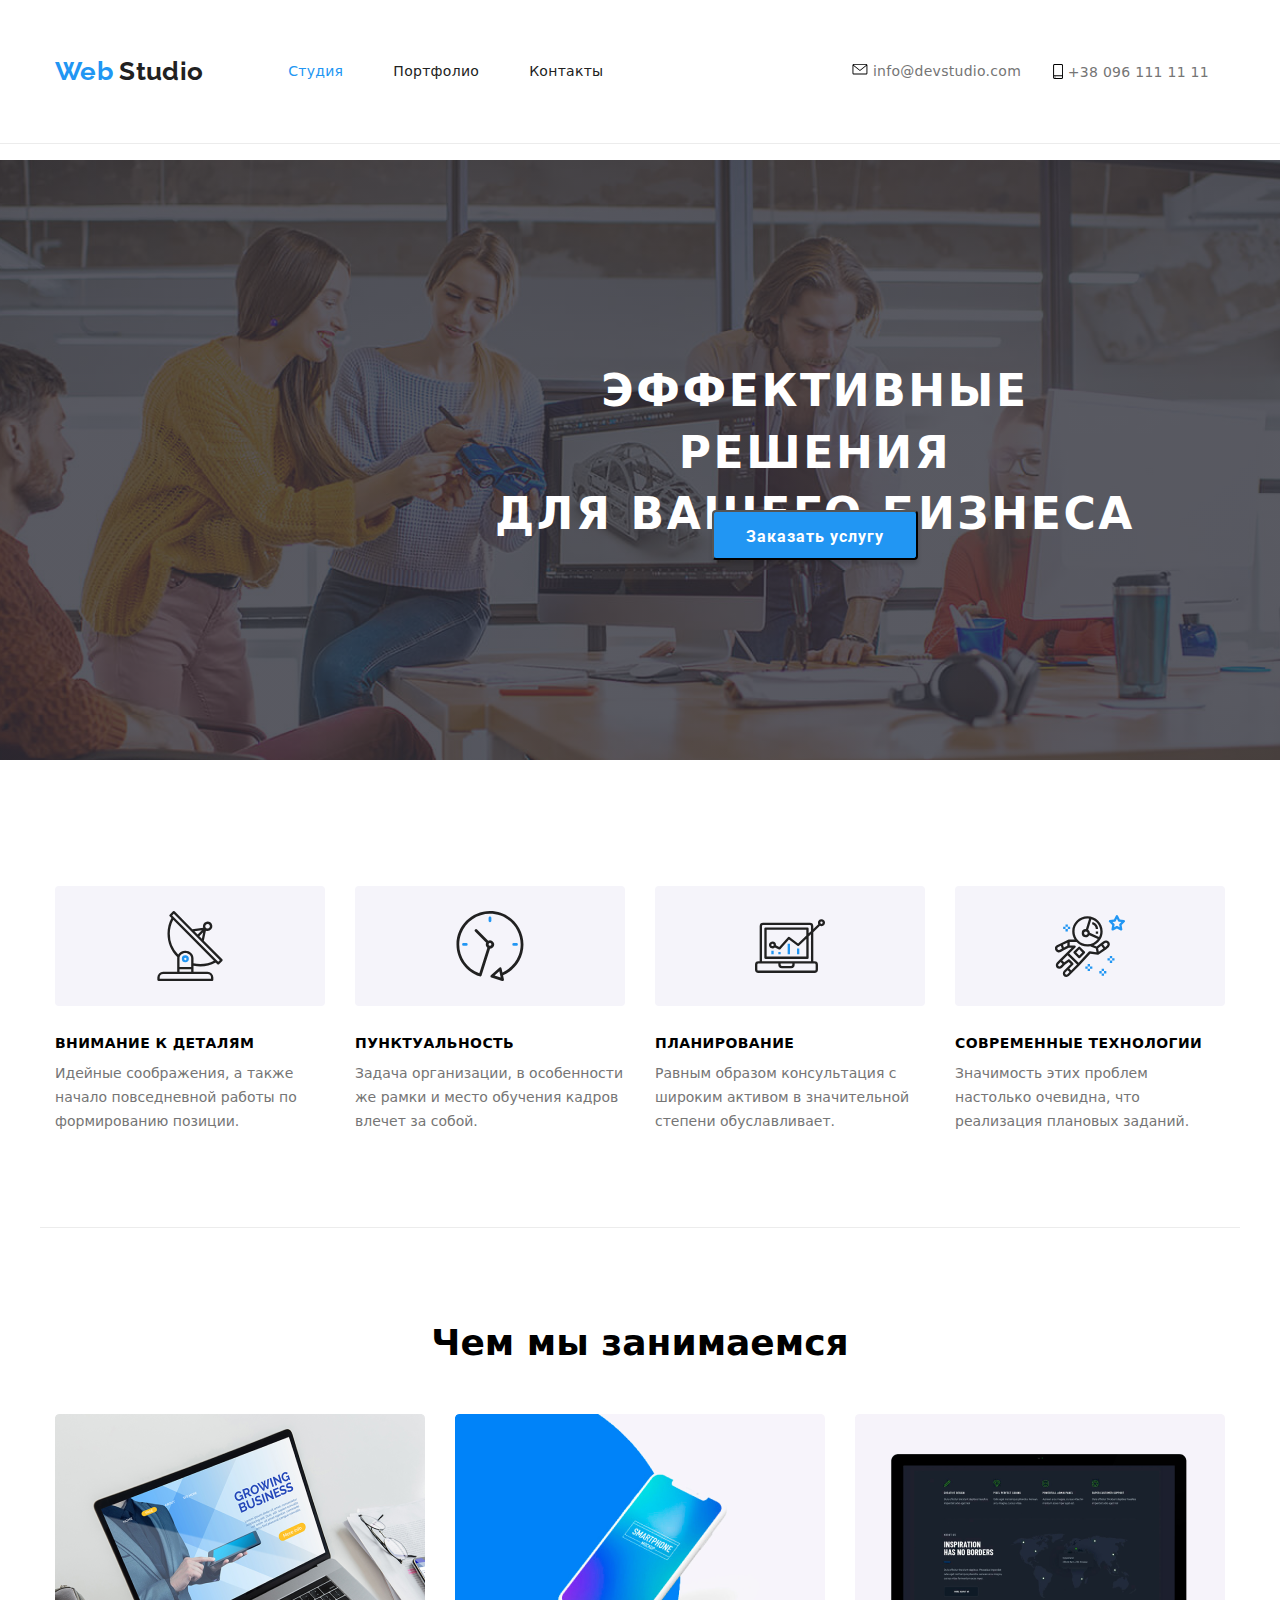
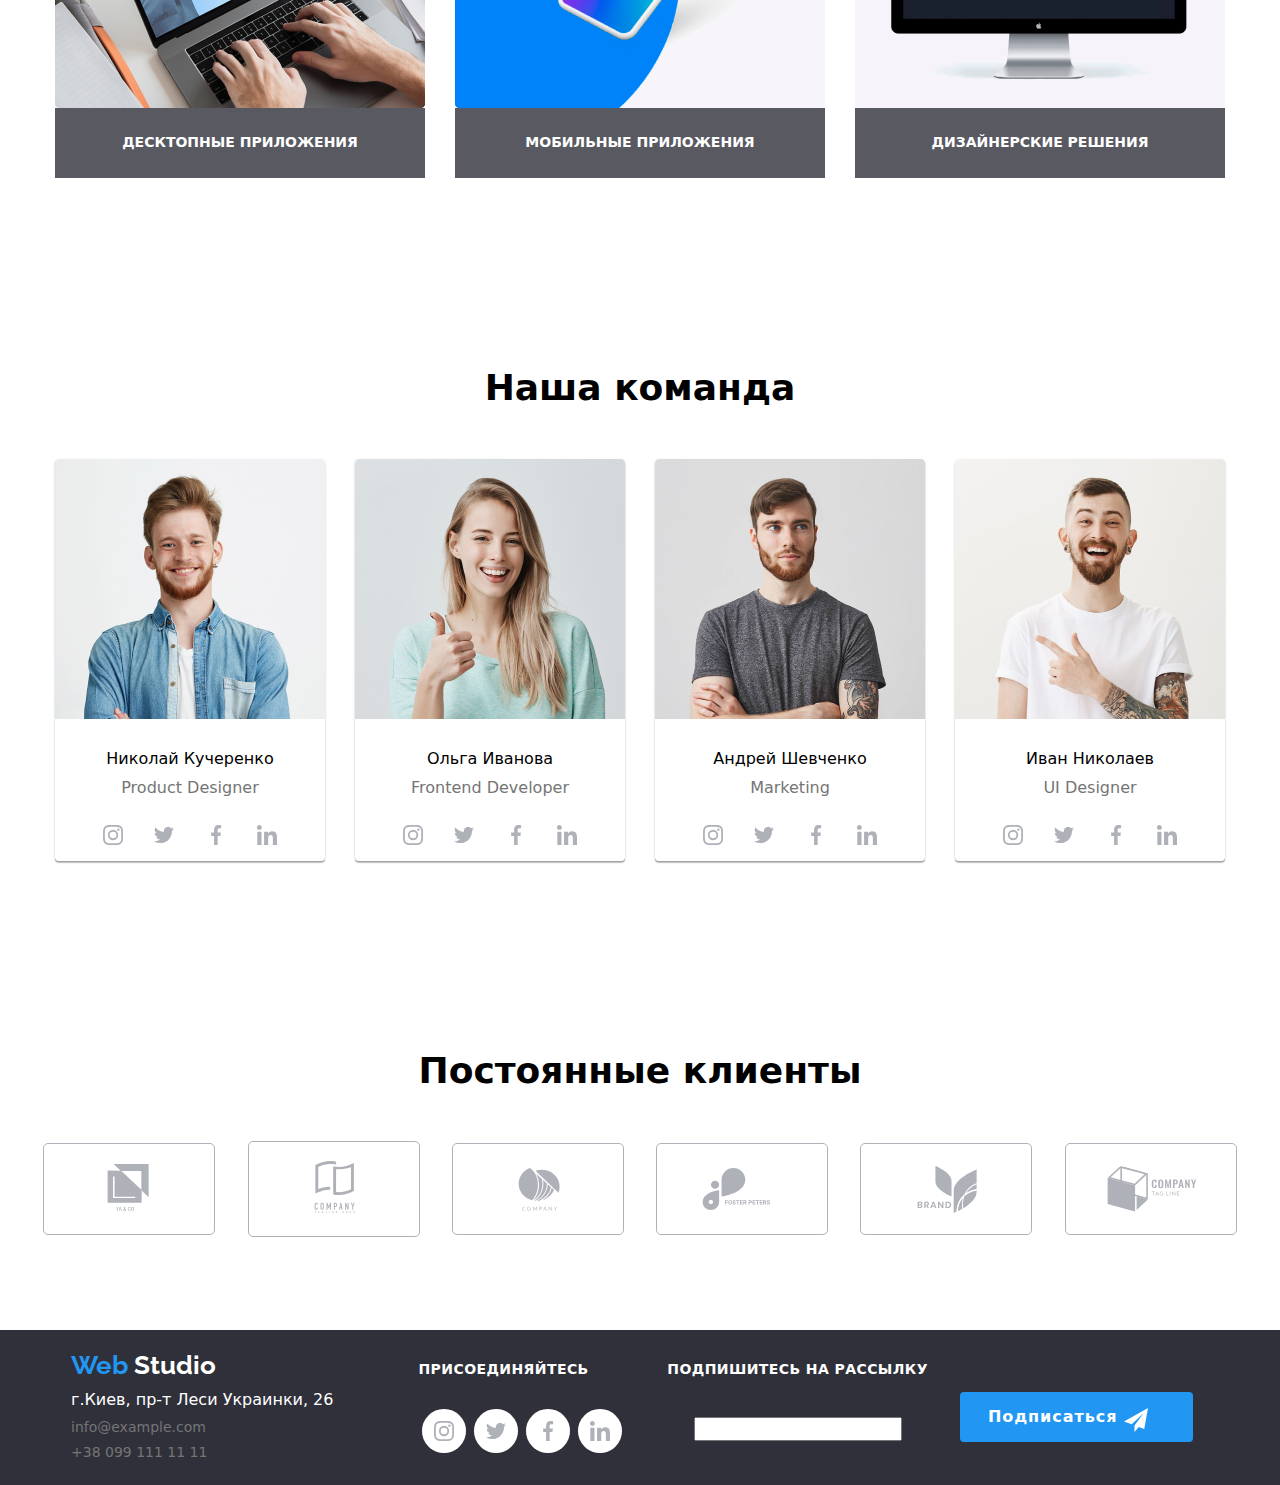
==== commit 0a6e9b8b: "remarks 24.07.2020" ====
--- a/index.html
+++ b/index.html
@@ -35,19 +35,21 @@
           </ul>
         </nav>
         <!-- contacts list -->
-        <address class="contacts">
-          <a class="button" href="mailto:info@devstudio.com">
-            <svg class="icon" width="16" height="11.2">
-            <use href="./images/sprite.svg#icon-envelope"></use>
-            </svg>info@devstudio.com
-          </a>
-          <a class="button" href="tel:+380961111111">
-            <svg class="icon" width="10" height="15">
-            <use href="./images/sprite.svg#icon-smartphone"></use>
-            </svg>
-            <span class="contact-title">+38 096 111 11 11</span>
-          </a>
-        </address>
+        <ul class=" contacts-list">
+          <li class="auth-nav">
+            <a href="mailto:info@devstudio.com" class="link">
+              <svg class="icon"  width="16" height="11.2">
+              <use href="./images/sprite.svg#icon-envelope"></use>
+              </svg>
+              info@devstudio.com</a>
+          </li>
+          <li class="auth-nav">
+            <a href="tel:+38096111111" class="link">
+              <svg class="icon phone" width="10" height="15">
+              <use href="./images/sprite.svg#icon-smartphone"></use>
+              </svg>
+              +38 096 111 11 11</a></li>
+        </ul>
       </div>
     </header>
     <main>
@@ -352,26 +354,26 @@
         <div class="container">
          <h2 class="title">Постоянные клиенты</h2>
           <ul class="customers-list">
-            <li class="item"><a class="link" aria-label="лого" href="./blank.html"> <svg class="icon" width="170"
+            <li class="item"><a class="customer-link" aria-label="лого" href="./blank.html"> <svg class="icon" width="170"
             height="90">
             <use href="./images/sprite.svg#icon-Client-1"></use></svg></a></li>
             <li class="item"><a class="link" aria-label="лого" href="./blank.html"> <svg class="icon" width="170"
             height="90">
             <use href="./images/sprite.svg#icon-Client-2"></use>
             </svg></a></li>
-            <li class="item"><a class="link" aria-label="лого" href="./blank.html"> <svg class="icon" width="170"
+            <li class="item"><a class="customer-link" aria-label="лого" href="./blank.html"> <svg class="icon" width="170"
             height="90">
             <use href="./images/sprite.svg#icon-Client-3"></use>
             </svg></a></li>
-            <li class="item"><a class="link" aria-label="лого" href="./blank.html"> <svg class="icon" width="170"
+            <li class="item"><a class="customer-link" aria-label="лого" href="./blank.html"> <svg class="icon" width="170"
             height="90">
             <use href="./images/sprite.svg#icon-Client-4"></use>
             </svg></a></li>
-            <li class="item"><a class="link" aria-label="лого" href="./blank.html"> <svg class="icon" width="170"
+            <li class="item"><a class="customer-link" aria-label="лого" href="./blank.html"> <svg class="icon" width="170"
             height="90">
             <use href="./images/sprite.svg#icon-Client-5"></use>
             </svg></a></li>
-            <li class="item"><a class="link" aria-label="лого" href="./blank.html"> <svg class="icon" width="170"
+            <li class="item"><a class="customer-link" aria-label="лого" href="./blank.html"> <svg class="icon" width="170"
             height="90">
             <use href="./images/sprite.svg#icon-Client-6"></use>
             </svg></a></li>
@@ -387,9 +389,9 @@
               ><span class="part-logo-footer">Studio</span>
             </a>
             <address class="contacts">
-                <p class="address"> г.Киев, пр-т Леси Украинки, 26</p>
-                <a class="link" href="mailito:info@devstudio.com">info@example.com</a>
-                <a class="link" href="tel:+380991111111">+38 099 111 11 11</a>
+              <p class="address"> г.Киев, пр-т Леси Украинки, 26</p>
+              <a class="link" href="mailito:info@devstudio.com">info@example.com</a>
+              <a class="link" href="tel:+380991111111">+38 099 111 11 11</a>
             </address>
           </div>
         </section>
@@ -428,15 +430,18 @@
           </ul>
         </section>
         <div class="right-container">
-          <h4 class="title">Подпишитесь на рассылку</h4>
-          <div class="button-container">
-            <a class="button" href="./blank.html">
-              <span class="join-button-title">Подписаться</span>
-            </a>
+          <div class="title-container">
+           <h4 class="title">Подпишитесь на рассылку</h4><br>
+           <input type="email">
           </div>
+          <div class="sign-container">
+          <a class="sign" href="./blank.html">
+            Подписаться
+          </a>
+          </div>
+
         </div>
       </div>
-      <p class="copyrights">2020 | Developed by GoIT Students</p>
     </footer>
   </body>
 </html>
--- a/css/styles.css
+++ b/css/styles.css
@@ -144,41 +144,50 @@
   letter-spacing: 0.02em;
 }
 
-.header .contacts {
-  display: flex;
-  flex-wrap: wrap;
-  font-style: normal;
-  margin-left: auto;
+.contacts-list {
+  display: flex;
+  padding: 0;
+  margin: 0;
+  list-style: none;
+}
+
+.auth-nav {
+  display: flex;
   justify-content: center;
-}
-
-.contacts .button {
+  align-items: center;
+  margin: 0 1rem;
+  padding-top: 32px;
+  padding-bottom: 32px;
+}
+
+.auth-nav .link {
+  display: block;
   text-decoration: none;
   font-weight: 500;
   font-size: 14px;
   line-height: 1.14;
+  letter-spacing: 0.02em;
   color: #757575;
-  display: flex;
-}
-
-.button .icon {
-  display: inline-block;
-  margin-right: 10px;
-  background-position: center;
-  align-content: center;
-}
-
-.button .icon:hover,
-.button .icon:focus {
-  background-color: var(--accent-color);
-}
-
-.contacts .contact-image {
-  margin-right: 10px;
-}
-
-.contacts .button:not(:nth-last-child(-n + 1)) {
-  margin-right: 30px;
+  /*   transition-property: color;
+  transition-duration: 250ms;
+  transition-timing-function: cubic-bezier(0.4, 0, 0.2, 1); */
+}
+
+.auth-nav .icon,
+.link {
+  transition-property: color, fill;
+  transition-duration: 250ms;
+  transition-timing-function: cubic-bezier(0.4, 0, 0.2, 1);
+}
+.phone {
+  position: relative;
+  top: 2px;
+}
+
+.auth-nav .link:hover,
+.auth-nav .link:hover svg {
+  fill: var(--accent-color);
+  color: var(--accent-color);
 }
 
 .header .button:focus,
@@ -224,6 +233,8 @@
 
 
 .hero .title {
+  width: 696px;
+  height: 120px;
   font-weight: 900;
   font-size: 44px;
   line-height: 1.4;
@@ -236,8 +247,7 @@
 
 .hero .container {
   display: inline-block;
-  max-width: 696px;
-  max-height: 120px;
+
   margin: 200px 452px 200px 452px;
 }
 
@@ -388,36 +398,6 @@
   padding-top: 50px;
 }
 
-.employees .social-link-list {
-  list-style: none;
-  display: flex;
-  max-width: 207px;
-  margin: auto;
-  padding-bottom: 24px;
-}
-
-.social-link-list .social-item {
-  display: flex;
-  margin: auto;
-}
-
-.social-link-list .social-item:hover,
-.social-link-list .social-item:focus,
-.employees .link:hover,
-.employees .link:focus {
-  background-color: var(--accent-color);
-}
-
-.employees .link {
-  display: flex;
-  min-width: 44px;
-  min-height: 44px;
-}
-
-.social-item .link {
-  margin: auto;
-}
-
 .employees .item:not(:nth-last-child(-n + 1)) {
   margin-right: 30px;
 }
@@ -437,7 +417,7 @@
   /* identical to box height */
   text-align: center;
   margin-top: 30px;
-  margin-bottom: 0px;
+  margin-bottom: 10px;
 }
 .employees .description {
   font-size: 16px;
@@ -445,7 +425,48 @@
   /* identical to box height */
   text-align: center;
   margin-top: 10px;
-}
+  margin-bottom: 16px;
+}
+
+.employees .social-link-list {
+  list-style: none;
+  display: flex;
+  max-width: 206px;
+  margin: auto;
+}
+
+.social-link-list .social-item {
+  display: flex;
+  margin: auto;
+}
+
+.social-item .link {
+  display: inline-block;
+  border-radius: 50%;
+  color: var(--description-text-color);
+  transition: all 1s ease-in-out;
+  background-color: var(--primary-white-color);
+}
+
+.social-item .link:hover,
+.social-item .link:focus
+{ color: var(--accent-color);
+  background-color: var(--accent-color);
+}
+
+.social-item .icon {
+  display: inline-block;
+  fill: var(--primary-white-color);
+  color: var(--description-text-color);
+}
+
+.link:hover .icon
+ {
+  fill: var(--accent-color);
+  color: var(--accent-color);
+}
+
+
 
 .customers {
   padding-top: 94px;
@@ -463,10 +484,7 @@
   line-height: 1.17;
   text-align: center;
 }
-.customers .link:hover,
-.customers .link:focus {
-  background-color: var(--accent-color);
-}
+
 .customers .customers-list {
   list-style: none;
   display: flex;
@@ -475,42 +493,37 @@
 .customers-list .item {
   display: flex;
   margin: auto;
-  min-width: 175px;
-  min-height: 90px;
+  fill: #AFB1B8;
   outline: solid 1px #AFB1B8;
   border-radius: 4px;
 }
 .customers-list .item:not(:nth-last-child(-n + 1)) {
   margin-right: 30px;
 }
-.customers-list .link {
-  display: flex;
-  min-width: 175px;
-  min-height: 90px;
+.customers-list .customer-link {
+  display: inline-flex;
+  border-radius: 50%;
   margin: auto;
-}
-.customers-list .link-img {
-  margin: auto;
-}
-
-.sign-up {
-  font-weight: 900;
- font-size: 16px;
- line-height: 1.87;
-  /* identical to box height, or 187% */
-  display: flex;
-  align-items: center;
-  text-align: center;
-  letter-spacing: 0.06em;
-  color: var(--primary-white-color);
-}
- 
-.join-title, .sign-title {
- font-weight: 700;
- font-size: 14px;
- line-height: 1.14;
- text-transform: uppercase;
- color: var(--primary-white-color);
+  color: var(--description-text-color);
+  transition: all 1s ease-in-out;
+  background-color: var(--primary-white-color);
+
+}
+
+.customers-list .icon {
+ color: var(--description-text-color);
+ transition: fill 1s ease-in-out;
+}
+
+
+.customer-link:hover {
+  color: var(--accent-color);
+  
+  
+}
+
+.customer-link:hover .icon {
+  fill: var(--accent-color);
 }
 
 /* Button container */
@@ -826,19 +839,19 @@
 /* Footer container */
 
 .footer {
-  text-align: center;
   background: #2f303a;
-  justify-content: space-around;
-  max-width: 1600px;
-  margin-left: auto;
-  margin-right: auto;
 }
 
 .footer .container {
-  min-width: 1200px;
-  padding: 48px 200px 46px 200px;
-  display: flex;
+  display: flex;
+  
+  max-width: 1200px;
+  min-height: 80px;
   align-items: center;
+  margin: 0 auto;
+  padding-left: 15px;
+  padding-right: 15px;
+  align-items: baseline;
 }
 
 .footer .part-logo-footer,
@@ -903,7 +916,7 @@
   margin-bottom: 9px;
 }
 .footer .left-container {
-  min-width: 235px;
+  min-width: 231px;
   text-align: left;
 }
 .left-container .contacts {
@@ -917,7 +930,7 @@
   display: flex;
 }
 .right-container .title {
-  padding-bottom: 75px;
+  padding-bottom: 20px;
   font-weight: 700;
   font-size: 14px;
   line-height: 1.14;
@@ -925,16 +938,22 @@
   text-transform: uppercase;
   color: #ffffff;
 }
-.right-container .button {
-  display: flex;
-  margin-left: 63px;
+
+.title-container {
+  max-width: 355px;
+  max-height: 86px;
+}
+
+.sign-container .sign {
+  display: inline-block;
+  align-items: center;
+  text-decoration: none;
+  margin-top: 30px;
+  padding: 10px 13px 10px 28px;
   min-width: 200px;
-  min-height: 50px;
+  height: 50px;
   border-radius: 4px;
   background-color: #2196f3;
-}
-.right-container .join-button-title {
-  margin: auto;
   color: #ffffff;
   font-weight: 900;
   font-size: 16px;
@@ -943,25 +962,18 @@
   letter-spacing: 0.06em;
 }
 
-.right-container .join-button-title::after {
-  background-image: url(../images/icon\ send.svg);
-  background-size: contain;
-  content: ;
+.email {
+  padding-top: 30px;
+}
+
+.sign::after {
+  display: inline-flex;
   width: 24px;
   height: 24px;
-}
-
-
-.footer .copyrights {
-  padding-top: 18px;
-  margin: 0px;
-  font-weight: 400;
-  font-size: 12px;
-  line-height: 2;
-  color: rgba(255, 255, 255, 0.4);
-  display: inline-block;
-  min-width: 1200px;
-  border-top: 1px solid rgba(255, 255, 255, 0.1);
+  content: "";
+  background-image: url(../images/icon\ send.svg);
+  padding: 13px 28px 10px;
+  background-repeat: no-repeat;
 }
 
 .footer .part-logo {
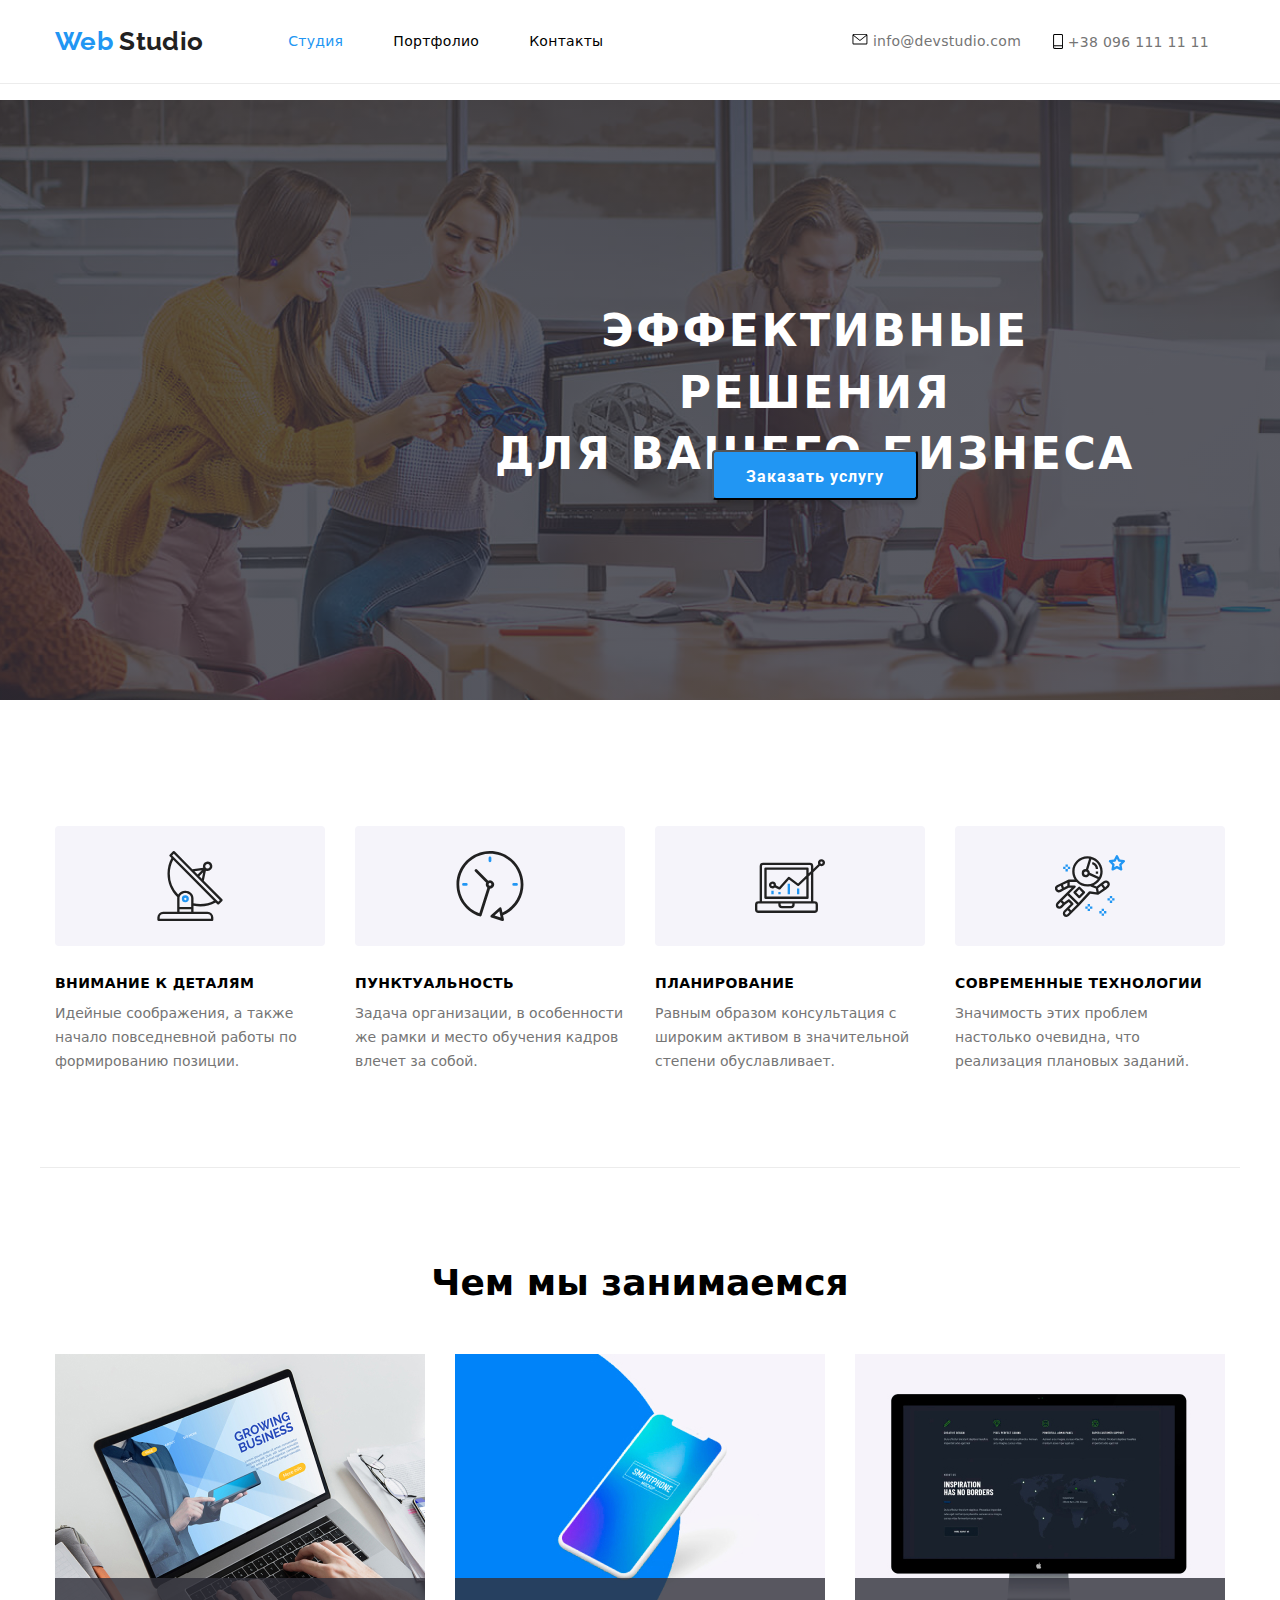
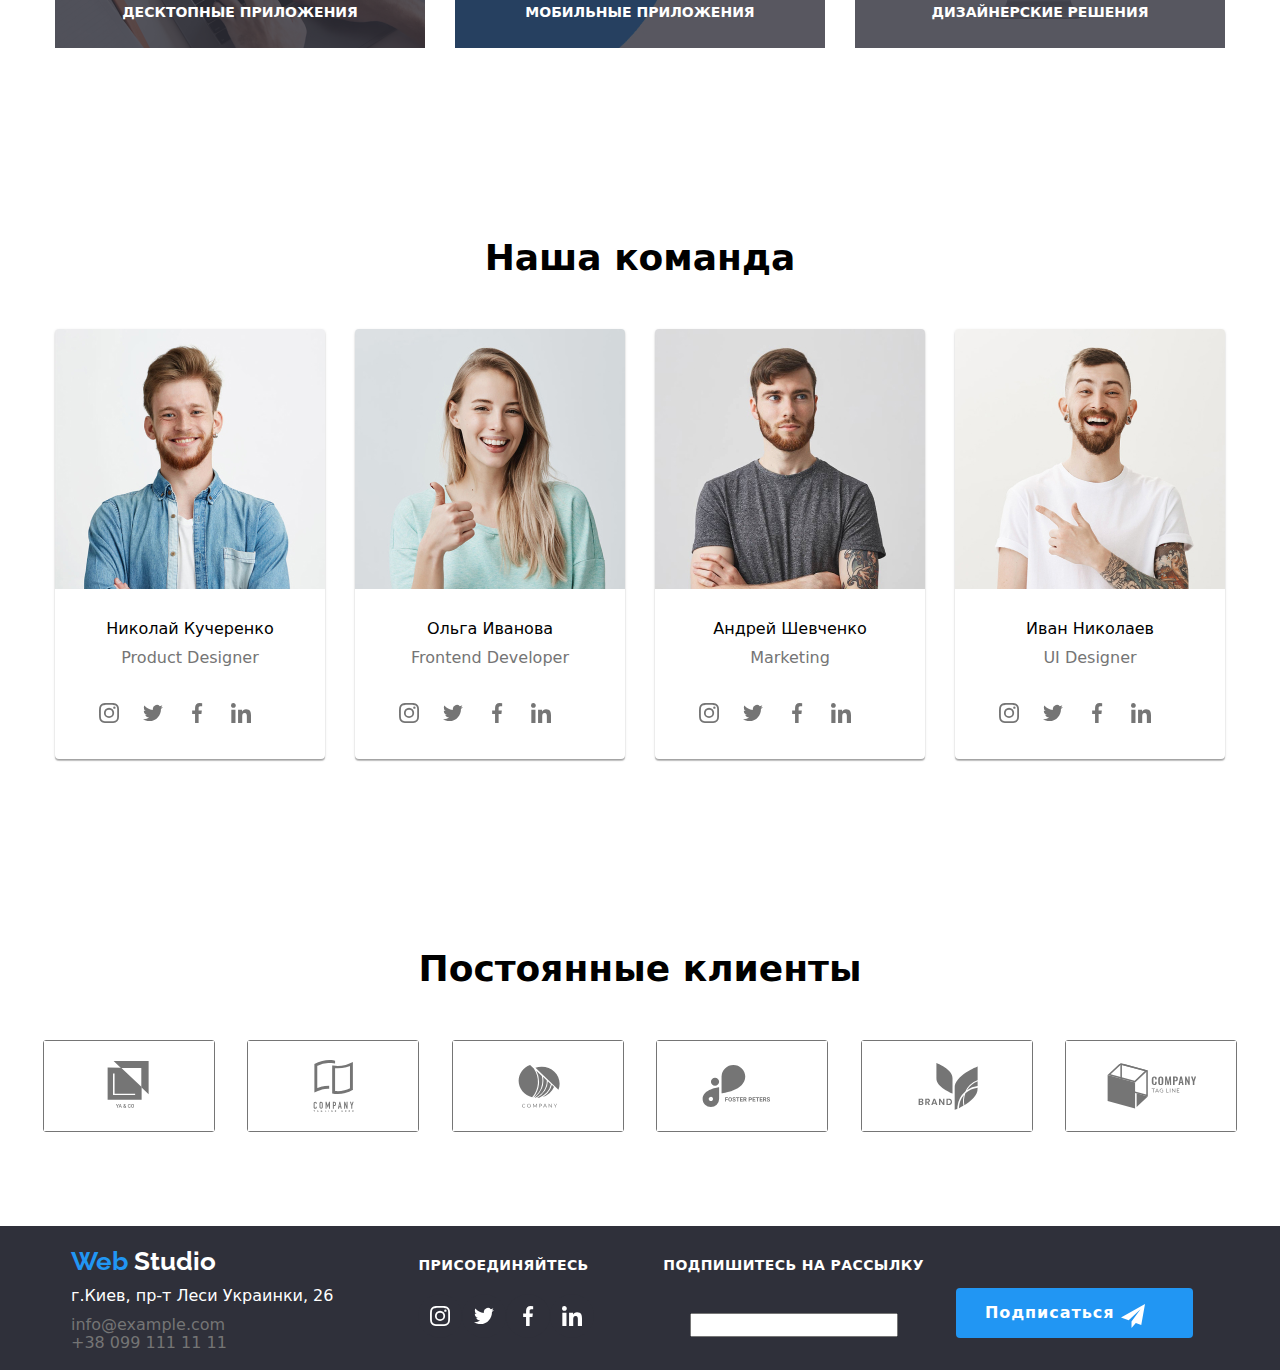
==== commit 15ebd1a9: "27.07.20 remarks" ====
--- a/index.html
+++ b/index.html
@@ -37,14 +37,14 @@
         <!-- contacts list -->
         <ul class=" contacts-list">
           <li class="auth-nav">
-            <a href="mailto:info@devstudio.com" class="link">
+            <a href="mailto:info@devstudio.com" class="auth-link">
               <svg class="icon"  width="16" height="11.2">
               <use href="./images/sprite.svg#icon-envelope"></use>
               </svg>
               info@devstudio.com</a>
           </li>
           <li class="auth-nav">
-            <a href="tel:+38096111111" class="link">
+            <a href="tel:+38096111111" class="auth-link">
               <svg class="icon phone" width="10" height="15">
               <use href="./images/sprite.svg#icon-smartphone"></use>
               </svg>
@@ -156,7 +156,7 @@
           <ul class="list">
             <!--Duty1-->
             <li class="item">
-              <img src="./images/leptop.png" alt="ноутбук" />
+              <img src="./images/laptop.jpg" alt="ноутбук" />
               <a href="Десктопные_приложения">
                 <h3 class="duties-title">
                   <span class="duties-title-item">Десктопные приложения</span>
@@ -166,7 +166,7 @@
 
             <!--Duty2-->
             <li class="item">
-              <img src="./images/smartphone.png" alt="смартфон" />
+              <img src="./images/smartphone.jpg" alt="смартфон" />
               <a href="Мобильные_приложения">
                 <h3 class="duties-title">
                   <span class="duties-title-item">Мобильные приложения</span>
@@ -176,7 +176,7 @@
 
             <!--Duty3-->
             <li class="item">
-              <img src="./images/PC.png" alt="photo" />
+              <img src="./images/PC.jpg" alt="photo" />
               <a href="Дизайнерские_решения">
                 <h3 class="duties-title">
                   <span class="duties-title-item">Дизайнерские решения</span>
@@ -193,7 +193,7 @@
         <div class="container">
           <ul class="list">
             <li class="item">
-              <img src="images/team-1.png" alt="photo" />
+              <img src="images/team-1.jpg" alt="photo" />
               <p class="name">Николай Кучеренко</p>
               <p class="description">Product Designer</p>
               <ul class="social-link-list">
@@ -202,8 +202,8 @@
                     class="link"
                     aria-label=" https://www.instagram.com/?hl=ru"
                     href="./blank.html"
-                    ><svg class="icon" width="44" height="44">
-                    <use href="./images/sprite.svg#icon-inst"></use>
+                    ><svg class="icon" width="20" height="20">
+                    <use href="./images/sprite.svg#icon-instagram"></use>
                     </svg>
                   </a>
                 </li>
@@ -212,7 +212,7 @@
                     class="link"
                     aria-label=" https://www.instagram.com/?hl=ru"
                     href="./blank.html"
-                    ><svg class="icon" width="44" height="44">
+                    ><svg class="icon" width="20" height="20">
                     <use href="./images/sprite.svg#icon-twitter"></use>
                     </svg>
                   </a>
@@ -222,7 +222,7 @@
                     class="link"
                     aria-label=" https://www.instagram.com/?hl=ru"
                     href="./blank.html"
-                    ><svg class="icon" width="44" height="44">
+                    ><svg class="icon" width="20" height="20">
                     <use href="./images/sprite.svg#icon-facebook"></use>
                     </svg>
                   </a>
@@ -232,7 +232,7 @@
                     class="link"
                     aria-label=" https://www.instagram.com/?hl=ru"
                     href="./blank.html"
-                    ><svg class="icon" width="44" height="44">
+                    ><svg class="icon" width="20" height="20">
                     <use href="./images/sprite.svg#icon-linkedin"></use>
                     </svg>
                   </a>
@@ -240,106 +240,106 @@
               </ul>
             </li>
             <li class="item">
-              <img src="images/team-2.png" alt="photo" />
+              <img src="images/team-2.jpg" alt="photo" />
               <p class="name">Ольга Иванова</p>
               <p class="description">Frontend Developer</p>
 
               <ul class="social-link-list">
                 <li class="social-item">
-                  <a class="link" aria-label=" https://www.instagram.com/?hl=ru" href="./blank.html"><svg class="icon" width="44"
-                      height="44">
-                      <use href="./images/sprite.svg#icon-inst"></use>
-                    </svg>
-                  </a>
-                </li>
-                <li class="social-item">
-                  <a class="link" aria-label=" https://www.instagram.com/?hl=ru" href="./blank.html"><svg class="icon" width="44"
-                      height="44">
-                      <use href="./images/sprite.svg#icon-twitter"></use>
-                    </svg>
-                  </a>
-                </li>
-                <li class="social-item">
-                  <a class="link" aria-label=" https://www.instagram.com/?hl=ru" href="./blank.html"><svg class="icon" width="44"
-                      height="44">
-                      <use href="./images/sprite.svg#icon-facebook"></use>
-                    </svg>
-                  </a>
-                </li>
-                <li class="social-item">
-                  <a class="link" aria-label=" https://www.instagram.com/?hl=ru" href="./blank.html"><svg class="icon" width="44"
-                      height="44">
-                      <use href="./images/sprite.svg#icon-linkedin"></use>
+                  <a class="link" aria-label=" https://www.instagram.com/?hl=ru" href="./blank.html"><svg class="icon" width="20"
+                    height="20">
+                    <use href="./images/sprite.svg#icon-instagram"></use>
+                    </svg>
+                  </a>
+                </li>
+                <li class="social-item">
+                  <a class="link" aria-label=" https://www.instagram.com/?hl=ru" href="./blank.html"><svg class="icon" width="20"
+                    height="20">
+                    <use href="./images/sprite.svg#icon-twitter"></use>
+                    </svg>
+                  </a>
+                </li>
+                <li class="social-item">
+                  <a class="link" aria-label=" https://www.instagram.com/?hl=ru" href="./blank.html"><svg class="icon" width="20"
+                    height="20">
+                    <use href="./images/sprite.svg#icon-facebook"></use>
+                    </svg>
+                  </a>
+                </li>
+                <li class="social-item">
+                  <a class="link" aria-label=" https://www.instagram.com/?hl=ru" href="./blank.html"><svg class="icon" width="20"
+                    height="20">
+                    <use href="./images/sprite.svg#icon-linkedin"></use>
                     </svg>
                   </a>
                 </li>
               </ul>
             </li>
             <li class="item">
-              <img src="images/team-3.png" alt="photo" width="270" />
+              <img src="images/team-3.jpg" alt="photo" width="270" />
               <p class="name">Андрей Шевченко</p>
               <p class="description">Marketing</p>
               <ul class="social-link-list">
                 <li class="social-item">
-                  <a class="link" aria-label=" https://www.instagram.com/?hl=ru" href="./blank.html"><svg class="icon" width="44"
-                      height="44">
-                      <use href="./images/sprite.svg#icon-inst"></use>
-                    </svg>
-                  </a>
-                </li>
-                <li class="social-item">
-                  <a class="link" aria-label=" https://www.instagram.com/?hl=ru" href="./blank.html"><svg class="icon" width="44"
-                      height="44">
-                      <use href="./images/sprite.svg#icon-twitter"></use>
-                    </svg>
-                  </a>
-                </li>
-                <li class="social-item">
-                  <a class="link" aria-label=" https://www.instagram.com/?hl=ru" href="./blank.html"><svg class="icon" width="44"
-                      height="44">
-                      <use href="./images/sprite.svg#icon-facebook"></use>
-                    </svg>
-                  </a>
-                </li>
-                <li class="social-item">
-                  <a class="link" aria-label=" https://www.instagram.com/?hl=ru" href="./blank.html"><svg class="icon" width="44"
-                      height="44">
-                      <use href="./images/sprite.svg#icon-linkedin"></use>
+                  <a class="link" aria-label=" https://www.instagram.com/?hl=ru" href="./blank.html"><svg class="icon" width="20"
+                    height="20">
+                    <use href="./images/sprite.svg#icon-instagram"></use>
+                    </svg>
+                  </a>
+                </li>
+                <li class="social-item">
+                  <a class="link" aria-label=" https://www.instagram.com/?hl=ru" href="./blank.html"><svg class="icon" width="20"
+                    height="20">
+                    <use href="./images/sprite.svg#icon-twitter"></use>
+                    </svg>
+                  </a>
+                </li>
+                <li class="social-item">
+                  <a class="link" aria-label=" https://www.instagram.com/?hl=ru" href="./blank.html"><svg class="icon" width="20"
+                    height="20">
+                    <use href="./images/sprite.svg#icon-facebook"></use>
+                    </svg>
+                  </a>
+                </li>
+                <li class="social-item">
+                  <a class="link" aria-label=" https://www.instagram.com/?hl=ru" href="./blank.html"><svg class="icon" width="20"
+                    height="20">
+                    <use href="./images/sprite.svg#icon-linkedin"></use>
                     </svg>
                   </a>
                 </li>
               </ul>
             </li>
             <li class="item">
-              <img src="images/team-4.png" alt="photo" width="270" />
+              <img src="images/team-4.jpg" alt="photo" width="270" />
               <p class="name">Иван Николаев</p>
               <p class="description">UI Designer</p>
               <ul class="social-link-list">
                 <li class="social-item">
-                  <a class="link" aria-label=" https://www.instagram.com/?hl=ru" href="./blank.html"><svg class="icon" width="44"
-                      height="44">
-                      <use href="./images/sprite.svg#icon-inst"></use>
-                    </svg>
-                  </a>
-                </li>
-                <li class="social-item">
-                  <a class="link" aria-label=" https://www.instagram.com/?hl=ru" href="./blank.html"><svg class="icon" width="44"
-                      height="44">
-                      <use href="./images/sprite.svg#icon-twitter"></use>
-                    </svg>
-                  </a>
-                </li>
-                <li class="social-item">
-                  <a class="link" aria-label=" https://www.instagram.com/?hl=ru" href="./blank.html"><svg class="icon" width="44"
-                      height="44">
-                      <use href="./images/sprite.svg#icon-facebook"></use>
-                    </svg>
-                  </a>
-                </li>
-                <li class="social-item">
-                  <a class="link" aria-label=" https://www.instagram.com/?hl=ru" href="./blank.html"><svg class="icon" width="44"
-                      height="44">
-                      <use href="./images/sprite.svg#icon-linkedin"></use>
+                  <a class="link" aria-label=" https://www.instagram.com/?hl=ru" href="./blank.html">
+                    <svg class="icon" width="20" height="20">
+                      <use href="./images/sprite.svg#icon-instagram"></use>
+                    </svg>
+                  </a>
+                </li>
+                <li class="social-item">
+                  <a class="link" aria-label=" https://www.instagram.com/?hl=ru" href="./blank.html"><svg class="icon" width="20"
+                    height="20">
+                    <use href="./images/sprite.svg#icon-twitter"></use>
+                    </svg>
+                  </a>
+                </li>
+                <li class="social-item">
+                  <a class="link" aria-label=" https://www.instagram.com/?hl=ru" href="./blank.html"><svg class="icon" width="20"
+                    height="20">
+                    <use href="./images/sprite.svg#icon-facebook"></use>
+                    </svg>
+                  </a>
+                </li>
+                <li class="social-item">
+                  <a class="link" aria-label=" https://www.instagram.com/?hl=ru" href="./blank.html"><svg class="icon" width="20"
+                    height="20">
+                    <use href="./images/sprite.svg#icon-linkedin"></use>
                     </svg>
                   </a>
                 </li>
@@ -357,7 +357,7 @@
             <li class="item"><a class="customer-link" aria-label="лого" href="./blank.html"> <svg class="icon" width="170"
             height="90">
             <use href="./images/sprite.svg#icon-Client-1"></use></svg></a></li>
-            <li class="item"><a class="link" aria-label="лого" href="./blank.html"> <svg class="icon" width="170"
+            <li class="item"><a class="customer-link" aria-label="лого" href="./blank.html"> <svg class="icon" width="170"
             height="90">
             <use href="./images/sprite.svg#icon-Client-2"></use>
             </svg></a></li>
@@ -390,39 +390,39 @@
             </a>
             <address class="contacts">
               <p class="address"> г.Киев, пр-т Леси Украинки, 26</p>
-              <a class="link" href="mailito:info@devstudio.com">info@example.com</a>
-              <a class="link" href="tel:+380991111111">+38 099 111 11 11</a>
+              <a class="contact-link" href="mailito:info@devstudio.com">info@example.com</a>
+              <a class="contact-link" href="tel:+380991111111">+38 099 111 11 11</a>
             </address>
           </div>
         </section>
 
         <section class="join">
-          <h4 class="title">Присоединяйтесь</h4>
-          <ul class="social-link-list">
-            <li class="social-item">
-              <a class="link" aria-label=" https://www.instagram.com/?hl=ru" href="./blank.html"><svg class="icon" width="44"
-                  height="44">
-                  <use href="./images/sprite.svg#icon-inst"></use>
-                </svg>
-              </a>
-            </li>
-            <li class="social-item">
-              <a class="link" aria-label=" https://www.instagram.com/?hl=ru" href="./blank.html"><svg class="icon" width="44"
-                  height="44">
+          <h4 class="join-title">Присоединяйтесь</h4>
+          <ul class="join-social-link-list">
+            <li class="join-social-item">
+              <a class="join-link" aria-label=" https://www.instagram.com/?hl=ru" href="./blank.html">
+                <svg class="join-icon" width="20" height="20">
+                  <use href="./images/sprite.svg#icon-instagram"></use>
+                </svg>
+              </a>
+            </li>
+            <li class="join-social-item">
+              <a class="join-link" aria-label="https://twitter.com/?lang=ru" href="./blank.html"><svg class="icon" width="20"
+                  height="20">
                   <use href="./images/sprite.svg#icon-twitter"></use>
                 </svg>
               </a>
             </li>
-            <li class="social-item">
-              <a class="link" aria-label=" https://www.instagram.com/?hl=ru" href="./blank.html"><svg class="icon" width="44"
-                  height="44">
+            <li class="join-social-item">
+              <a class="join-link" aria-label=" https://www.facebook.com/" href="./blank.html"><svg class="icon" width="20"
+                  height="20">
                   <use href="./images/sprite.svg#icon-facebook"></use>
                 </svg>
               </a>
             </li>
-            <li class="social-item">
-              <a class="link" aria-label=" https://www.instagram.com/?hl=ru" href="./blank.html"><svg class="icon" width="44"
-                  height="44">
+            <li class="join-social-item">
+              <a class="join-link" aria-label="https://www.linkedin.com/" href="./blank.html"><svg class="icon" width="20"
+                  height="20">
                   <use href="./images/sprite.svg#icon-linkedin"></use>
                 </svg>
               </a>
--- a/css/styles.css
+++ b/css/styles.css
@@ -77,6 +77,9 @@
   line-height: 1.19;
   margin-right: 85px;
   color: var(--accent-color);
+  transition-property: color, fill;
+  transition-duration: 250ms;
+  transition-timing-function: cubic-bezier(0.4, 0, 0.2, 1);
   /* identical to box height */
 }
 
@@ -130,10 +133,42 @@
 .header .link {
 padding-top: 30px;
 padding-bottom: 30px;
+transition-property: color, fill;
+transition-duration: 250ms;
+transition-timing-function: cubic-bezier(0.4, 0, 0.2, 1); 
+position: relative;
+color:currentColor;
+
+
+}
+
+.header .link::after {
+content: "";
+display: inline-block;
+width: 100%;
+height: 4px;
+border-radius: 2px;
+background-color: var(--accent-color);
+overflow: hidden;
+position: absolute;
+left: 0px;
+bottom: 0px;
+opacity: 0;
+transition-property: color, fill;
+transition-duration: 250ms;
+transition-timing-function: cubic-bezier(0.4, 0, 0.2, 1);
+color: var(--accent-color)
+}
+
+.header .link:hover::after {
+  opacity: 1;
 }
 
 .header .link-current {
-  color: var(--accent-color)
+  transition-property: color, fill;
+  transition-duration: 250ms;
+  transition-timing-function: cubic-bezier(0.4, 0, 0.2, 1);
+  color: var(--accent-color);
 }
 
 .list-item {
@@ -160,32 +195,36 @@
   padding-bottom: 32px;
 }
 
-.auth-nav .link {
-  display: block;
+.auth-nav .auth-link {
+  display: inline-block;
   text-decoration: none;
   font-weight: 500;
   font-size: 14px;
   line-height: 1.14;
   letter-spacing: 0.02em;
   color: #757575;
+  transition-property: color, fill;
+  transition-duration: 250ms;
+  transition-timing-function: cubic-bezier(0.4, 0, 0.2, 1);
   /*   transition-property: color;
   transition-duration: 250ms;
   transition-timing-function: cubic-bezier(0.4, 0, 0.2, 1); */
 }
 
 .auth-nav .icon,
-.link {
+.auth-link {
   transition-property: color, fill;
   transition-duration: 250ms;
   transition-timing-function: cubic-bezier(0.4, 0, 0.2, 1);
 }
+
 .phone {
   position: relative;
   top: 2px;
 }
 
-.auth-nav .link:hover,
-.auth-nav .link:hover svg {
+.auth-nav .auth-link:hover,
+.auth-nav .auth-link:hover svg {
   fill: var(--accent-color);
   color: var(--accent-color);
 }
@@ -345,6 +384,7 @@
 
 .duties .duties-title {
   display: flex;
+  width: 370px;
   min-height: 70px;
   font-weight: 700;
   font-size: 14px;
@@ -353,15 +393,16 @@
   text-transform: uppercase;
   background-color: rgba(47, 48, 58, 0.8);
   color: #ffffff;
+  position: absolute;
+  bottom: 0;
+  left: 0;
 }
 
 .duties .item {
   display: flex;
   flex-direction: column;
-  border-top-left-radius: 4px;
-  border-top-right-radius: 4px;
-  overflow: hidden;
   min-width: 370px;
+  position: relative;
 }
 .duties .item:not(:nth-last-child(-n + 1)) {
   margin-right: 30px;
@@ -407,8 +448,7 @@
   overflow: hidden;
   min-width: 270px;
   box-shadow: 0px 2px 1px rgba(0, 0, 0, 0.2), 0px 1px 1px rgba(0, 0, 0, 0.14),
-    0px 1px 3px rgba(0, 0, 0, 0.12);
-  border-radius: 4px;
+  0px 1px 3px rgba(0, 0, 0, 0.12);
 }
 .employees .name {
   font-weight: 500;
@@ -431,42 +471,50 @@
 .employees .social-link-list {
   list-style: none;
   display: flex;
-  max-width: 206px;
-  margin: auto;
+  width: 206px;
+  margin: 24px 32px;
 }
 
 .social-link-list .social-item {
   display: flex;
-  margin: auto;
+ 
 }
 
 .social-item .link {
-  display: inline-block;
+  display: flex;
+  width: 44px;
+  height: 44px;
   border-radius: 50%;
-  color: var(--description-text-color);
-  transition: all 1s ease-in-out;
+  color: var(--primary-white-color);
+  transition-property: color, fill;
+  transition-duration: 250ms;
+  transition-timing-function: cubic-bezier(0.4, 0, 0.2, 1);
   background-color: var(--primary-white-color);
+  align-content: center;
+  justify-content: center;
+  align-items: center;
 }
 
 .social-item .link:hover,
-.social-item .link:focus
-{ color: var(--accent-color);
+.social-item .link:focus {
   background-color: var(--accent-color);
 }
 
 .social-item .icon {
-  display: inline-block;
+  fill: var(--description-text-color);
+  color: currentColor;
+  transition-property: color, fill;
+  transition-duration: 250ms;
+  transition-timing-function: cubic-bezier(0.4, 0, 0.2, 1);
+}
+
+.link:hover .icon, 
+.link:focus .icon {
   fill: var(--primary-white-color);
-  color: var(--description-text-color);
-}
-
-.link:hover .icon
- {
-  fill: var(--accent-color);
-  color: var(--accent-color);
-}
-
-
+  transition-property: color, fill;
+  transition-duration: 250ms;
+  transition-timing-function: cubic-bezier(0.4, 0, 0.2, 1);
+}
 
 .customers {
   padding-top: 94px;
@@ -490,40 +538,45 @@
   display: flex;
   margin-top: 50px;
 }
+
 .customers-list .item {
   display: flex;
   margin: auto;
-  fill: #AFB1B8;
-  outline: solid 1px #AFB1B8;
-  border-radius: 4px;
+  border: 1px solid var(--description-text-color);
+  border-radius: 3px;
+  box-shadow: inset 0px 4px 4px rgba(0, 0, 0, 0.25);
+  backdrop-filter: blur(4px);
 }
 .customers-list .item:not(:nth-last-child(-n + 1)) {
   margin-right: 30px;
 }
 .customers-list .customer-link {
   display: inline-flex;
-  border-radius: 50%;
+  margin: auto;
+  height: 90px;
   margin: auto;
   color: var(--description-text-color);
-  transition: all 1s ease-in-out;
+  transition-property: color, fill;
+  transition-duration: 250ms;
+  transition-timing-function: cubic-bezier(0.4, 0, 0.2, 1);
   background-color: var(--primary-white-color);
-
-}
-
-.customers-list .icon {
- color: var(--description-text-color);
- transition: fill 1s ease-in-out;
+}
+
+.customer-link .icon {
+ fill: var(--description-text-color);
+  transition-property: color, fill;
+  transition-duration: 250ms;
+  transition-timing-function: cubic-bezier(0.4, 0, 0.2, 1);
 }
 
 
 .customer-link:hover {
   color: var(--accent-color);
-  
-  
 }
 
 .customer-link:hover .icon {
   fill: var(--accent-color);
+  border: 1px solid var(--accent-color);
 }
 
 /* Button container */
@@ -746,27 +799,61 @@
 
 .features-list .item {
   min-width: calc((100% - 60px) / 3);
-  max-width: 370px;
+  width: 370px;
   margin-right: 30px;
   margin-bottom: 30px;
-  overflow: hidden;
   box-shadow: 0px 4px 4px rgba(0, 0, 0, 0.25);
+  
 }
 
 .features-list .item:nth-last-child(-n + 3) {
   margin-bottom: 0px;
 }
+
 .features-list .item:nth-child(3n) {
   margin-right: 0px;
 }
 
+.feature-thumb {
+ position: relative;
+ margin: 0 auto;
+ overflow: hidden;
+ 
+}
+
+.feature-overlay {
+ position: absolute;
+ width: 370px;
+ height: 294px;
+ background-color: var(--accent-color);
+ padding: 0px;
+ top: 0px;
+ left: 0px;
+ transform: translateY(100%);
+ transition: transform 250ms cubic-bezier(0.4, 0, 0.2, 1);
+ margin: 0 auto;
+ opacity: 0;
+}
+
+.feature-thumb:hover .feature-overlay{
+  transform: translateY(0%); 
+  opacity: 0.9;
+}
+
+.feature-description:hover {
+  color: var(--primary-white-color);
+  text-align: center;
+  opacity: 1;
+}
+
 .feature-description {
-  display: none;
+  display: inline-block;
   font-weight: 400;
   font-size: 18px;
   line-height: 1.56;
-  /* or 156% */
-  color: #ffffff;
+  color: var(--title-text-color);
+  padding: 40px;
+  opacity: 0px;
 }
 
 .features-list .features-title {
@@ -776,6 +863,7 @@
   /* identical to box height, or 200% */
   letter-spacing: 0.06em;
   padding: 20px 24px 5px 24px;
+  text-align: left;
 }
 
 .features-list .feature-type {
@@ -784,6 +872,7 @@
   /* identical to box height, or 187% */
   color: #757575;
   padding: 0px 24px 20px 24px;
+  text-align: left;
 }
 
 .features-list .list{
@@ -844,7 +933,6 @@
 
 .footer .container {
   display: flex;
-  
   max-width: 1200px;
   min-height: 80px;
   align-items: center;
@@ -859,8 +947,31 @@
 color: var(--primary-white-color);
 }
 
-.footer .link {
+.footer .part-logo {
+  color: var(--accent-color);
+}
+
+.footer .part-logo-footer {
+  color: var(--primary-white-color);
+}
+
+.footer .part-logo-footer:hover,
+.footer .part-logo-footer:focus {
+  color: var(--accent-color);
+}
+
+.footer .part-logo:active,
+.footer .part-logo-footer:active {
+  color: crimson;
+}
+
+.footer .contact-link {
   color: var(--description-text-color);
+}
+
+.footer .contact-link:hover,
+.footer .contact-link:focus {
+  color: var(--accent-color);
 }
 
 .footer .join {
@@ -869,7 +980,7 @@
   margin-top: 10px;
 }
 
-.join .title { 
+.join .join-title { 
   font-weight: 700;
   font-size: 14px;
   line-height: 1.14;
@@ -879,46 +990,53 @@
   margin-bottom: 20px;
 }
 
-.join .social-link-list {
-  display: flex;
-  min-width: 207px;
-  min-height: 65px;
-}
-.join .social-link-list > li {
-  min-width: 44px;
-  min-height: 44px;
-  margin: auto;
-  display: flex;
-}
-.join .link {
-  min-width: 44px;
-  min-height: 44px;
-  display: flex;
-  background-color: rgba(255, 255, 255, 0.1);
-  margin: 0 auto;
-}
-.join .link {
-  margin: auto;
-}
-.join .link:hover,
-.join .link:focus {
+.join .join-social-link-list {
+  display: flex;
+  list-style: none;
+  min-width: 206px;
+}
+
+.join-social-link-list .join-social-item {
+  justify-content: center;
+  align-items: center;
+  border-radius: 50%;
+}
+
+.join-social-item .join-link {
+  width: 44px;
+  height: 44px;
+  border-radius: 50%;
+  justify-content: center;
+  align-items: center;
+  display: flex;
+  background-color: #2F303A;
+  fill: var(--primary-white-color);
+  color: var(--primary-white-color);
+  transition-property: color, fill;
+  transition-duration: 250ms;
+  transition-timing-function: cubic-bezier(0.4, 0, 0.2, 1);
+}
+
+.join-social-item .join-link:hover,
+.join-social-item .join-link:focus {
 background-color: var(--accent-color);
 }
 
-.join .link:active {
-color: crimson;
-}
-
-.left-container .address {
-  margin: 10px 0;
-}
-.left-container .link {
-  margin-bottom: 9px;
-}
 .footer .left-container {
   min-width: 231px;
   text-align: left;
 }
+
+.left-container .address {
+  margin: 10px 0;
+}
+.left-container .link {
+  margin-bottom: 9px;
+  transition-property: color, fill;
+  transition-duration: 250ms;
+  transition-timing-function: cubic-bezier(0.4, 0, 0.2, 1);
+}
+
 .left-container .contacts {
   display: flex;
   flex-direction: column;
@@ -949,7 +1067,7 @@
   align-items: center;
   text-decoration: none;
   margin-top: 30px;
-  padding: 10px 13px 10px 28px;
+  padding: 10px 16px 10px 29px;
   min-width: 200px;
   height: 50px;
   border-radius: 4px;
@@ -976,23 +1094,7 @@
   background-repeat: no-repeat;
 }
 
-.footer .part-logo {
-  color: var(--accent-color);
-}
-
-.footer .part-logo-footer {
-  color: var(--primary-white-color);
-}
-
-.footer .part-logo-footer:hover,
-.footer .part-logo-footer:focus {
-  color: var(--accent-color);
-}
-
-.footer .part-logo:active,
-.footer .part-logo-footer:active {
-  color: crimson;
-}
+
 
 
 ul {
